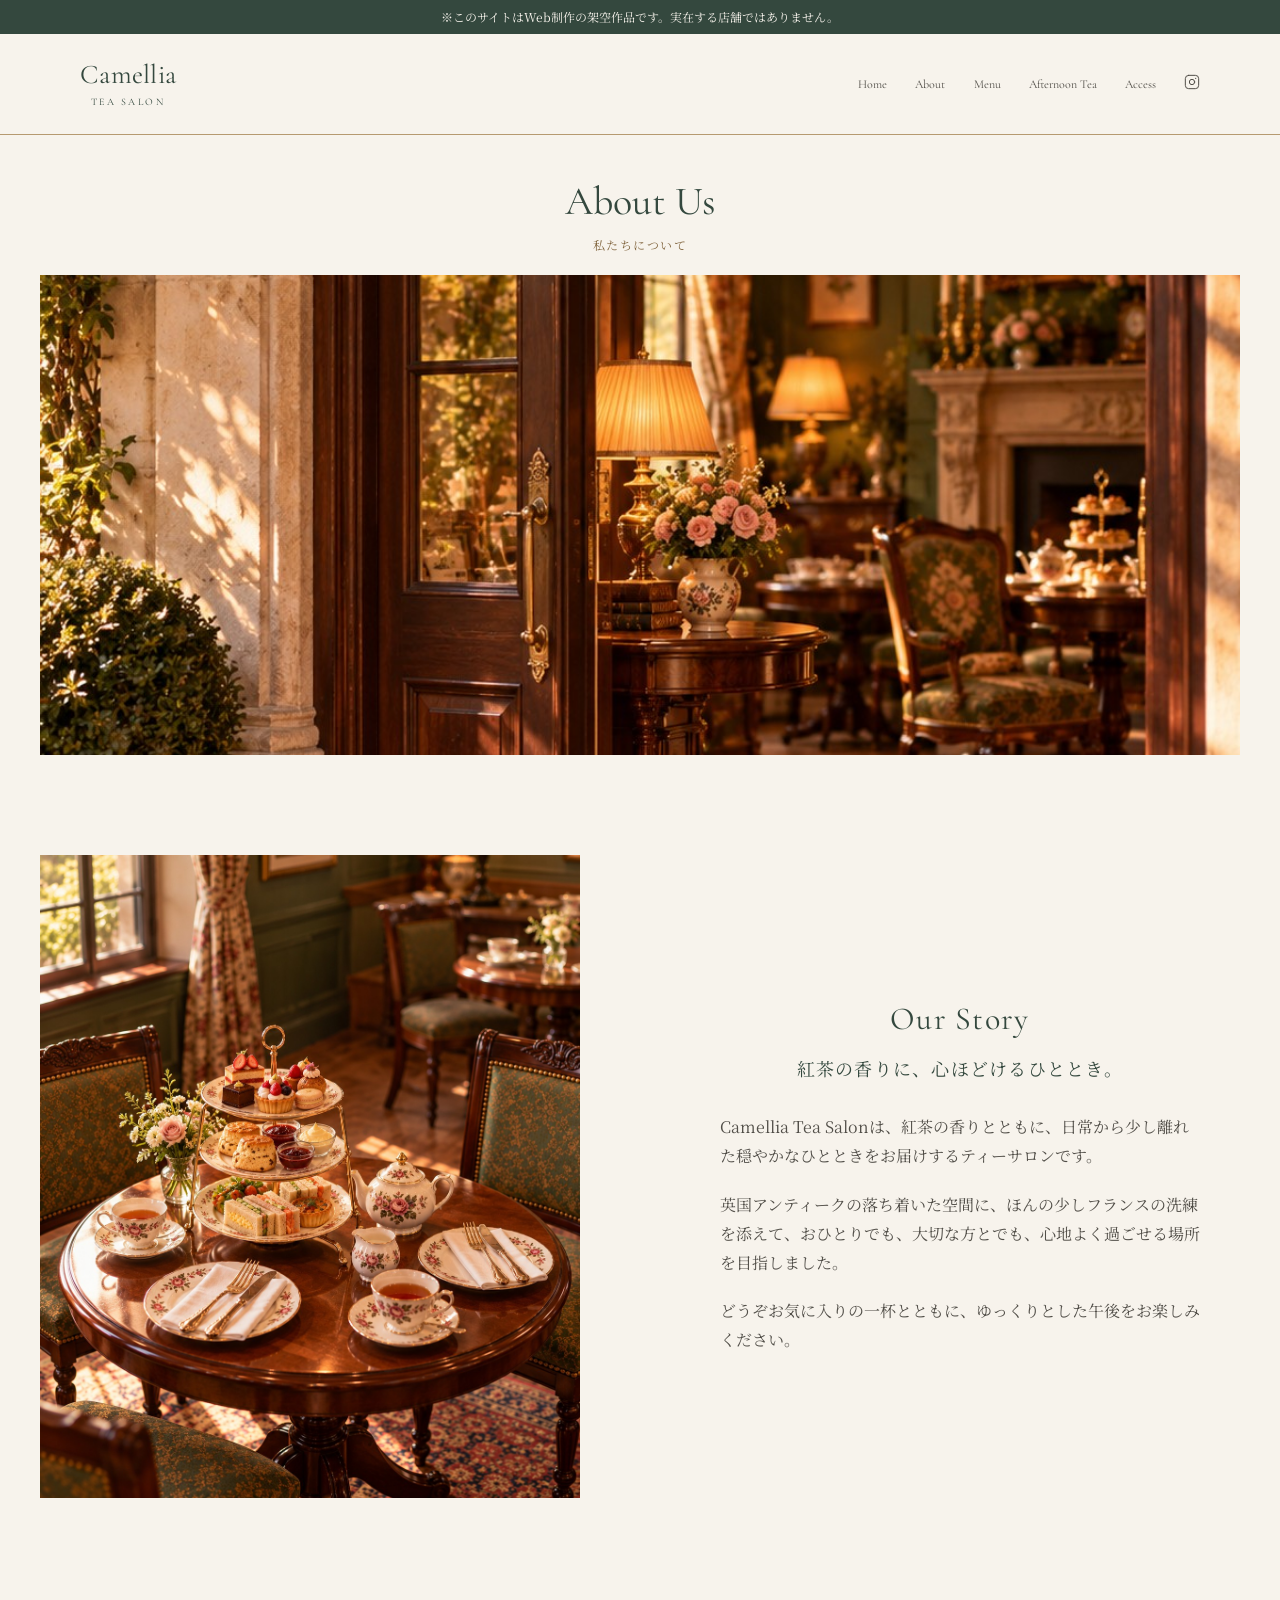
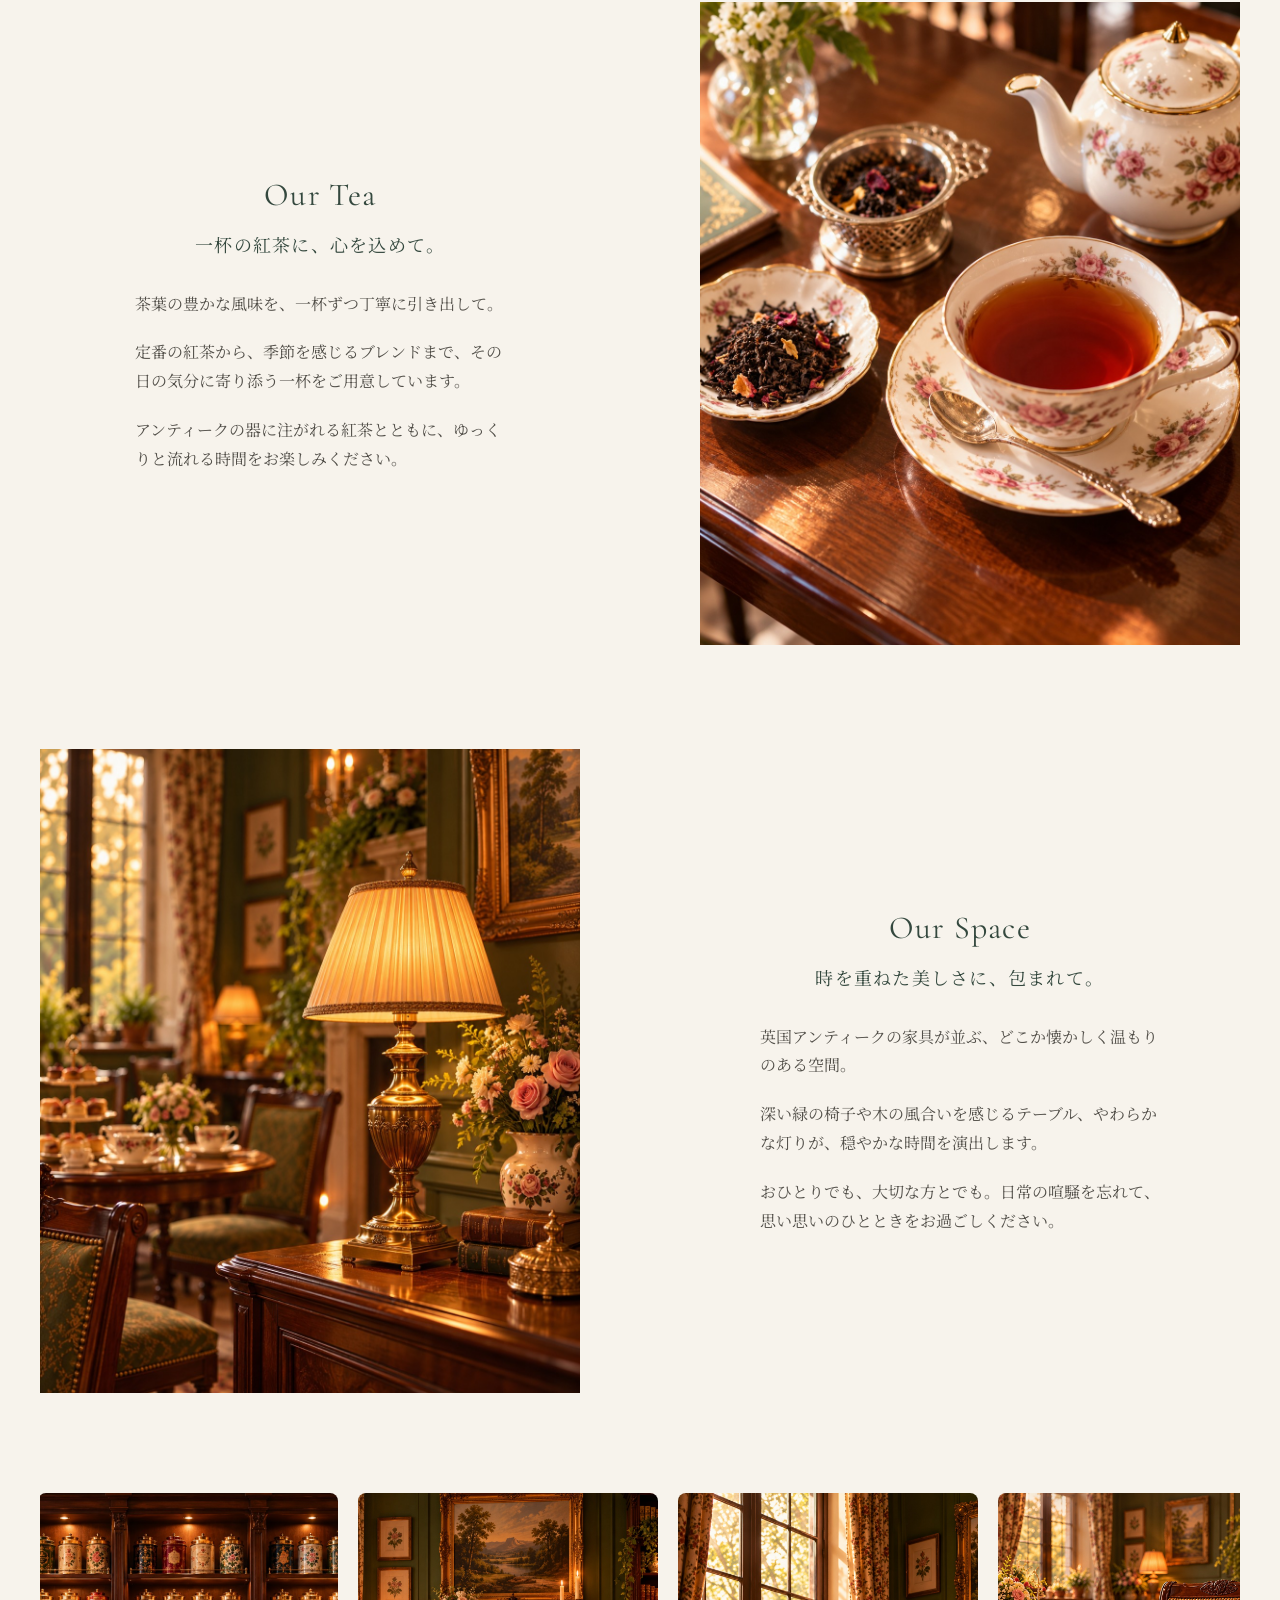
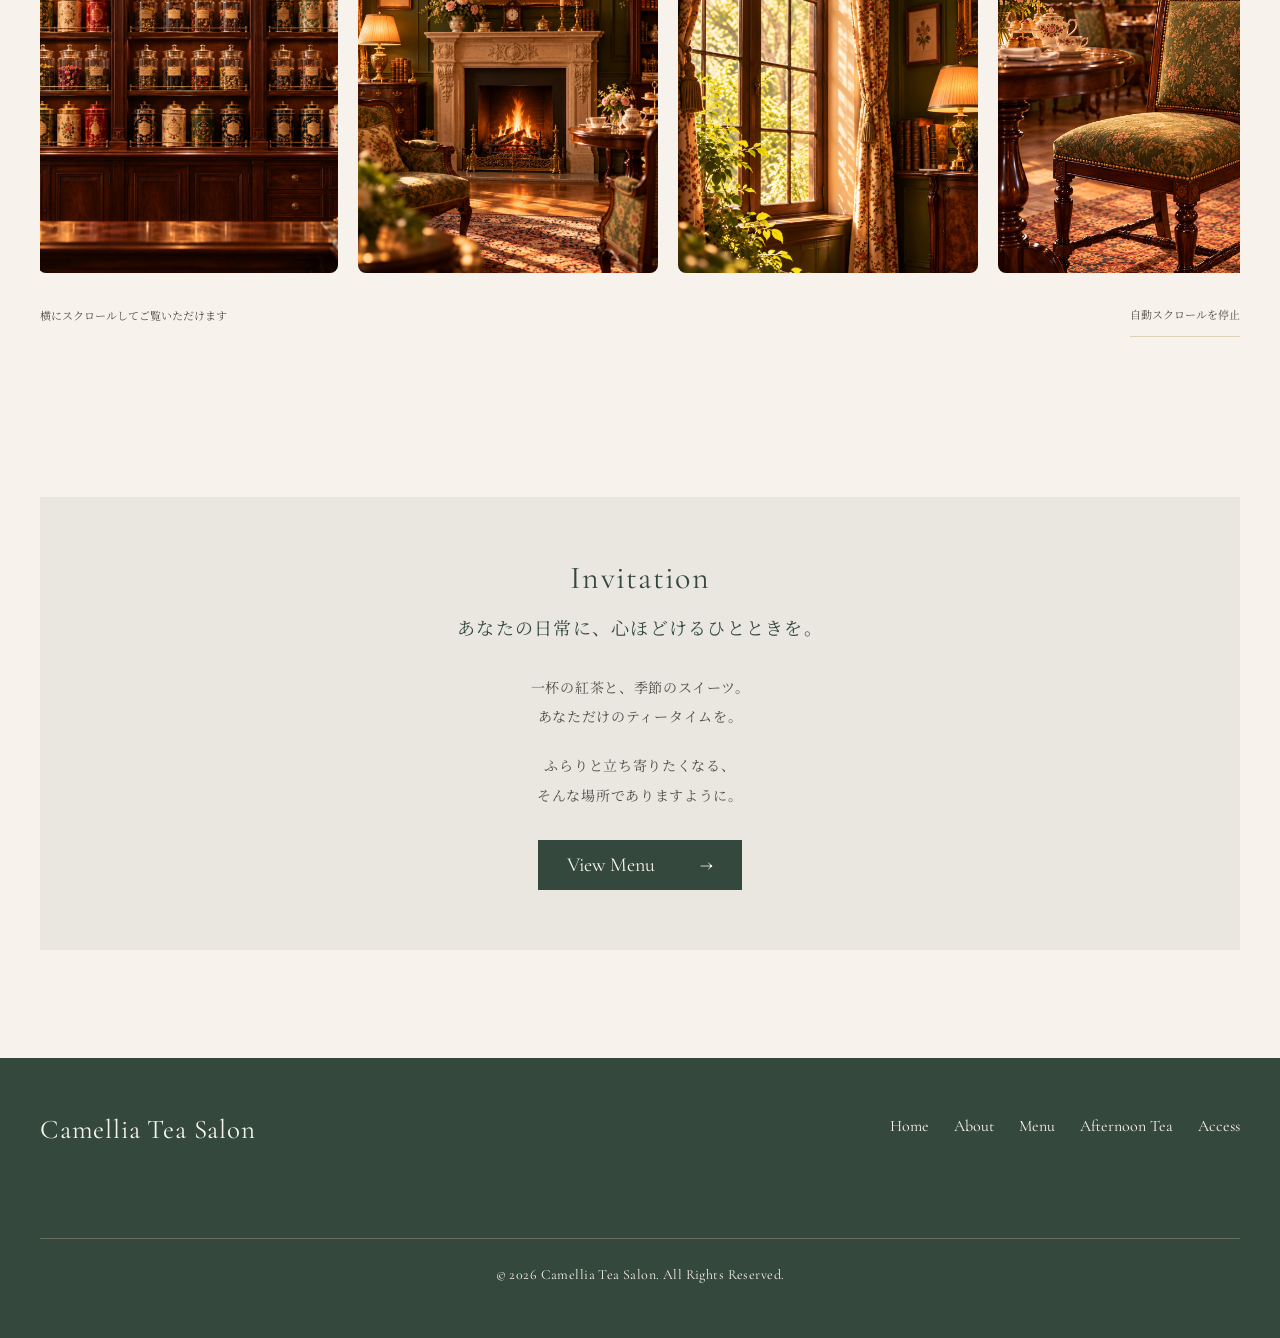
==== about.html @ 58c9a592 "Add Camellia Tea Salon website files" ====
<!doctype html>
<html lang="ja">
  <head>
    <meta charset="UTF-8" />
    <meta name="robots" content="noindex" />
    <meta name="viewport" content="width=device-width, initial-scale=1.0" />
    <meta
      name="description"
      content="Camellia Tea Salonの想い、こだわりの紅茶、アンティークに囲まれた空間をご紹介します。"
    />
    <title>About Us | Camellia Tea Salon</title>
    <link rel="icon" type="image/svg+xml" sizes="any" href="images/favicon.svg" />

    <link rel="preconnect" href="https://fonts.googleapis.com" />
    <link rel="preconnect" href="https://fonts.gstatic.com" crossorigin />
    <link
      href="https://fonts.googleapis.com/css2?family=Cormorant+Garamond:wght@400;500;600&family=Noto+Serif+JP:wght@400;500;600&display=swap"
      rel="stylesheet"
    />
    <link rel="stylesheet" href="css/style.css" />
    <script src="js/script.js" defer></script>
  </head>
  <body>
    <p class="site-notice">※このサイトはWeb制作の架空作品です。<br class="site-notice__mobile-br" />実在する店舗ではありません。</p>
    <header class="header">
      <div class="header__inner">
        <a href="index.html" class="header__logo">
          <span class="header__logo-main">Camellia</span>
          <span class="header__logo-sub">TEA SALON</span>
        </a>

        <!-- スマホ用メニューボタン -->
        <button
          class="header__toggle"
          type="button"
          aria-label="メニューを開く"
          aria-expanded="false"
          aria-controls="header-nav"
        >
          <span></span>
          <span></span>
          <span></span>
        </button>

        <nav
          class="header__nav"
          id="header-nav"
          aria-label="メインナビゲーション"
        >
          <ul class="header__nav-list">
            <li><a href="index.html">Home</a></li>
            <li><a href="about.html" aria-current="page">About</a></li>
            <li><a href="menu.html">Menu</a></li>
            <li><a href="afternoon-tea.html">Afternoon Tea</a></li>
            <li><a href="index.html#access">Access</a></li>

            <li class="header__instagram">
              <span role="img" aria-label="Instagram（準備中）">
                <svg                  width="16"
                  height="16"
                  viewBox="0 0 24 24"
                  fill="none"
                  stroke="currentColor"
                  stroke-width="1.5"
                  stroke-linecap="round"
                  stroke-linejoin="round"
                  aria-hidden="true"
                >
                  <rect x="2" y="2" width="20" height="20" rx="5" />
                  <circle cx="12" cy="12" r="4" />
                  <circle
                    cx="17.5"
                    cy="6.5"
                    r="1"
                    fill="currentColor"
                    stroke="none"
                  />
                </svg>
              </span>
            </li>
          </ul>
        </nav>
      </div>
    </header>

    <main class="about-page" id="about-page">
      <div class="about-page__heading">
        <h1>About Us</h1>
        <p>私たちについて</p>
      </div>
      <div class="about-page__hero">
        <img src="images/space-entrance.jpg" alt="木の扉の向こうに広がる、暖かな灯りのティーサロン" width="1086" height="1448" />
      </div>

      <section class="about-page__section" aria-labelledby="story-title">
        <div class="about-page__copy">
          <h2 id="story-title">Our Story</h2>
          <p class="about-page__lead">紅茶の香りに、心ほどけるひととき。</p>
          <div class="about-page__text">
            <p>Camellia Tea Salonは、紅茶の香りとともに、<br class="about-page__story-mobile-br" />日常から少し離れた穏やかなひとときを<br class="about-page__story-mobile-br" />お届けするティーサロンです。</p>
            <p>英国アンティークの落ち着いた空間に、<br class="about-page__story-mobile-br" />ほんの少しフランスの<br class="about-page__pc-br" />洗練を添えて、<br class="about-page__story-mobile-br" />おひとりでも、大切な方とでも、<br class="about-page__pc-br about-page__story-mobile-br" />心地よく過ごせる場所を目指しました。</p>
            <p>どうぞお気に入りの一杯とともに、<br class="about-page__story-mobile-br" />ゆっくりとした午後を<br class="about-page__pc-br" />お楽しみください。</p>
          </div>
        </div>
        <img class="about-page__photo" src="images/story.jpg" alt="窓辺のアンティークテーブルに並ぶ紅茶とアフタヌーンティー" width="1145" height="1374" loading="lazy" />
      </section>

      <section class="about-page__section about-page__section--reverse" aria-labelledby="tea-title">
        <div class="about-page__copy">
          <h2 id="tea-title">Our Tea</h2>
          <p class="about-page__lead">一杯の紅茶に、心を込めて。</p>
          <div class="about-page__text">
            <p>茶葉の豊かな風味を、<br class="about-page__pc-br" />一杯ずつ<br class="about-page__tea-mobile-br" />丁寧に引き出して。</p>
            <p>定番の紅茶から、季節を感じるブレンドまで、<br class="about-page__pc-br about-page__tea-mobile-br" />その日の気分に寄り添う一杯をご用意しています。</p>
            <p>アンティークの器に注がれる紅茶とともに、<br class="about-page__pc-br about-page__tea-mobile-br" />ゆっくりと流れる時間をお楽しみください。</p>
          </div>
        </div>
        <img class="about-page__photo" src="images/our-tea.jpg" alt="花柄のティーカップに注がれた紅茶と香り豊かな茶葉" width="1145" height="1374" loading="lazy" />
      </section>

      <section class="about-page__section" aria-labelledby="space-title">
        <div class="about-page__copy">
          <h2 id="space-title">Our Space</h2>
          <p class="about-page__lead">時を重ねた美しさに、包まれて。</p>
          <div class="about-page__text">
            <p>英国アンティークの家具が並ぶ、どこか懐かしく<br class="about-page__pc-br" />温もりのある空間。</p>
            <p>深い緑の椅子や木の風合いを感じるテーブル、<br class="about-page__pc-br" />やわらかな灯りが、穏やかな時間を演出します。</p>
            <p>おひとりでも、大切な方とでも。日常の喧騒を忘れて、<br class="about-page__pc-br" />思い思いのひとときをお過ごしください。</p>
          </div>
        </div>
        <img class="about-page__photo" src="images/space-lamp.jpg" alt="花々とアンティーク家具を照らす真鍮のテーブルランプ" width="1122" height="1402" loading="lazy" />
      </section>

      <section class="about-page__gallery" aria-label="店内の写真ギャラリー">
        <div class="about-page__gallery-viewport" tabindex="0" role="region" aria-label="横にスクロールして店内の写真を見る" aria-describedby="gallery-help">
          <div class="about-page__gallery-track">
            <img src="images/space-tea-can.jpg" alt="色とりどりの茶缶が並ぶ木製の棚" width="1536" height="1024" loading="lazy" />
            <img src="images/space-fireplace.jpg" alt="絵画と花に囲まれた暖炉" width="1086" height="1448" loading="lazy" />
            <img src="images/space-window.jpg" alt="やわらかな日差しが差し込む窓辺" width="1086" height="1448" loading="lazy" />
            <img src="images/space-chair.jpg" alt="花柄の布を張ったアンティークチェア" width="1122" height="1402" loading="lazy" />
            <img src="images/space-counter.jpg" alt="暖かな灯りと花々に彩られた木製カウンター" width="1086" height="1448" loading="lazy" />
          </div>
        </div>
        <div class="about-page__gallery-controls">
          <p id="gallery-help">横にスクロールしてご覧いただけます</p>
          <button class="about-page__gallery-toggle" type="button" hidden>自動スクロールを停止</button>
        </div>
      </section>

      <section class="about-page__invitation" aria-labelledby="invitation-title">
        <h2 id="invitation-title">Invitation</h2>
        <p class="about-page__lead">あなたの日常に、心ほどけるひとときを。</p>
        <div class="about-page__text">
          <p>一杯の紅茶と、季節のスイーツ。<br />あなただけのティータイムを。</p>
          <p>ふらりと立ち寄りたくなる、<br />そんな場所でありますように。</p>
        </div>
        <a class="about-page__button" href="menu.html">View Menu<span aria-hidden="true">→</span></a>
      </section>
    </main>

    <footer class="footer">
      <div class="footer__inner">
        <div class="footer__top">
          <a href="index.html" class="footer__logo"> Camellia Tea Salon </a>

          <nav class="footer__nav" aria-label="フッターナビゲーション">
            <ul class="footer__nav-list">
              <li><a href="index.html">Home</a></li>
              <li><a href="about.html" aria-current="page">About</a></li>
              <li><a href="menu.html">Menu</a></li>
              <li><a href="afternoon-tea.html">Afternoon Tea</a></li>
              <li><a href="index.html#access">Access</a></li>
            </ul>
          </nav>
        </div>

        <div class="footer__bottom">
          <small> &copy; 2026 Camellia Tea Salon. All Rights Reserved. </small>
        </div>
      </div>
    </footer>
    <button class="back-to-top" type="button" aria-label="ページ上部へ戻る" hidden>
      <svg class="back-to-top__teapot" width="80" height="64" viewBox="0 0 80 64" stroke-linecap="round" stroke-linejoin="round" aria-hidden="true">
        <g class="back-to-top__silhouette" stroke-width="1.5">
          <path fill-rule="evenodd" d="M57 22C77 13 82 46 62 48L58 42C72 43 74 24 60 29ZM63 27C70 24 73 39 64 41L63 38C68 36 68 30 63 31Z" />
          <path d="M26 29C16 31 15 22 5 22L9 30C15 31 12 44 26 46Z" />
          <path d="M27 23C22 29 19 34 20 42C21 52 30 56 42 56C54 56 62 51 63 42C64 34 60 28 55 23Z" />
          <path d="M26 24C27 17 33 14 41 14C49 14 55 17 57 24Z" />
          <path d="M38 14V10C38 7 44 7 44 10V14" />
          <path d="M30 55L28 59H55L53 55" />
        </g>
        <path class="back-to-top__arrow" d="M34 39L41 32L48 39M41 32V48" fill="none" stroke="currentColor" stroke-width="1.7" />
      </svg>
    </button>
  </body>
</html>
---- css/style.css ----
@charset "UTF-8";
* {
  box-sizing: border-box;
}

html {
  scroll-behavior: smooth;
}

body {
  margin: 0;
  background-color: #f7f3ec;
  color: #514e48;
  font-family: "Noto Serif JP", serif;
}

a {
  color: inherit;
  text-decoration: none;
}

ul {
  margin: 0;
  padding: 0;
  list-style: none;
}

.site-notice {
  margin: 0;
  padding: 6px 20px;
  background-color: #34483e;
  color: #f7f3ec;
  font-family: "Noto Serif JP", serif;
  font-size: 12px;
  font-weight: 400;
  line-height: 1.8;
  text-align: center;
  overflow-wrap: break-word;
}
.site-notice__mobile-br {
  display: none;
}
@media (max-width: 768px) {
  .site-notice__mobile-br {
    display: initial;
  }
}

.header {
  width: 100%;
  background-color: #f7f3ec;
  border-bottom: 1px solid #b69a70;
}
.header__inner {
  max-width: 1200px;
  min-height: 100px;
  margin: 0 auto;
  padding: 10px 40px;
  display: flex;
  align-items: center;
  justify-content: space-between;
}
.header__logo {
  display: flex;
  flex-direction: column;
  align-items: center;
  color: #34483e;
}
.header__logo-main {
  font-size: 27px;
  font-family: "Cormorant Garamond", serif;
  line-height: 1.2;
  letter-spacing: 0.01em;
}
.header__logo-sub {
  margin-top: 4px;
  font-size: 10px;
  font-family: "Cormorant Garamond", serif;
  letter-spacing: 0.25em;
}
.header__nav-list {
  display: flex;
  align-items: center;
  gap: 28px;
}
.header__nav-list a {
  font-family: "Cormorant Garamond", serif;
  font-size: 12px;
  transition: color 0.3s;
}
.header__nav-list a:hover {
  color: #80643d;
}
.header__instagram a {
  display: flex;
  align-items: center;
  justify-content: center;
  color: #34483e;
}
.header__instagram a svg {
  width: 16px;
  height: 16px;
}
@media (min-width: 769px) {
  .header__nav-list a {
    display: inline-flex;
    align-items: center;
    justify-content: center;
    min-width: 44px;
    min-height: 44px;
    padding: 0 8px;
    margin-inline: -8px;
    vertical-align: middle;
    white-space: nowrap;
  }
  .header__nav-list a:focus-visible {
    outline: 2px solid #b69a70;
    outline-offset: 2px;
  }
}
.header__toggle {
  display: none;
  width: 36px;
  height: 30px;
  padding: 0;
  border: none;
  background: transparent;
  cursor: pointer;
}
.header__toggle span {
  display: block;
  width: 100%;
  height: 2px;
  background-color: #34483e;
}

.hero {
  max-width: 1440px;
  margin: 0 auto;
  padding-top: 23px;
}
.hero__image {
  display: block;
  width: 100%;
  aspect-ratio: 1440/550;
  height: auto;
  object-fit: cover;
}
.hero__catch {
  max-width: 960px;
  margin: 0 auto;
  padding: 24px 20px;
  color: #34483e;
  font-family: "Noto Serif JP", serif;
  font-size: 32px;
  font-weight: 500;
  letter-spacing: 0.2em;
  line-height: 1.5;
  text-align: center;
}
.hero__catch-pc {
  display: inline;
}
.hero__catch-sp {
  display: none;
}

.news {
  padding: 130px 20px 100px;
  background-color: #f7f3ec;
}
.news__inner {
  max-width: 1000px;
  margin: 0 auto;
}
.news__heading {
  margin-bottom: 55px;
  text-align: center;
}
.news__heading h2 {
  margin: 0;
  color: #34483e;
  font-family: "Cormorant Garamond", serif;
  font-size: 32px;
  font-weight: 400;
  line-height: 1.5;
  letter-spacing: 0.2em;
}
.news__heading p {
  margin: 7px 0 0;
  color: #80643d;
  font-size: 14px;
  line-height: 1.5;
  letter-spacing: 0.15em;
}
.news__list {
  border-top: 1px solid #b69a70;
}
.news__item {
  border-bottom: 1px solid #b69a70;
  transition: background-color 0.3s;
}
.news__item:hover {
  background-color: rgba(52, 72, 62, 0.05);
}
.news__button {
  display: flex;
  align-items: center;
  gap: 50px;
  width: 100%;
  min-height: 80px;
  padding: 12px 20px;
  border: none;
  background: transparent;
  color: inherit;
  font: inherit;
  text-align: left;
  cursor: pointer;
}
.news__button:focus-visible {
  outline: 2px solid #34483e;
  outline-offset: -3px;
}
.news__detail {
  display: grid;
  grid-template-rows: 0fr;
  opacity: 0;
  padding: 0 20px 0 155px;
  color: #514e48;
  font-size: 14px;
  line-height: 2;
  letter-spacing: 0.05em;
  transition: grid-template-rows 0.6s ease, opacity 0.6s ease, padding-bottom 0.6s ease;
}
.news__detail p {
  margin: 0;
  min-height: 0;
  overflow: hidden;
}
.news__item.is-open .news__detail {
  grid-template-rows: 1fr;
  opacity: 1;
  padding-bottom: 24px;
}
@media (prefers-reduced-motion: reduce) {
  .news__detail {
    transition: none;
  }
}
.news__item.is-open {
  background-color: rgba(52, 72, 62, 0.05);
}
.news__date {
  flex-shrink: 0;
  color: #514e48;
  font-family: "Cormorant Garamond", serif;
  font-size: 13px;
  letter-spacing: 0.1em;
}
.news__title {
  flex: 1;
  color: #34483e;
  font-size: 16px;
  letter-spacing: 0.08em;
}
.news__arrow {
  display: inline-block;
  color: #b69a70;
  font-size: 20px;
  line-height: 1;
  transition: transform 0.6s ease;
}
.news__item.is-open .news__arrow {
  transform: rotate(90deg);
}
@media (prefers-reduced-motion: reduce) {
  .news__arrow {
    transition: none;
  }
}

.about {
  padding: 80px 20px 75px;
  background-color: #f7f3ec;
}
.about__inner {
  width: min(1160px, 100% - 40px);
  margin: 0 auto;
  display: flex;
  align-items: flex-start;
  gap: 100px;
}
@media (min-width: 1440px) {
  .about__inner {
    transform: translateX(40px);
  }
}
.about__sp-br {
  display: none;
}
.about__slideshow {
  margin-top: 22px;
  position: relative;
  width: 440px;
  aspect-ratio: 440/500;
  flex-shrink: 0;
  overflow: hidden;
}
.about__slide {
  position: absolute;
  inset: 0;
  display: block;
  width: 100%;
  height: 100%;
  object-fit: cover;
  opacity: 0;
  z-index: 0;
  transition: opacity 4s ease-in-out;
}
.about__slide.is-active {
  opacity: 1;
  z-index: 1;
}
.about__slideshow-toggle {
  position: absolute;
  right: 12px;
  bottom: 12px;
  z-index: 2;
  width: 44px;
  height: 44px;
  padding: 12px;
  border: 0;
  border-radius: 50%;
  background: rgba(52, 72, 62, 0.75);
  color: #f7f3ec;
  cursor: pointer;
}
.about__slideshow-toggle svg {
  display: block;
}
.about__slideshow-toggle .about__slideshow-play {
  display: none;
}
.about__slideshow-toggle.is-paused .about__slideshow-pause {
  display: none;
}
.about__slideshow-toggle.is-paused .about__slideshow-play {
  display: block;
}
.about__slideshow-toggle:focus-visible {
  outline: 2px solid #f7f3ec;
  outline-offset: 3px;
}
.about__slideshow-toggle:disabled {
  cursor: default;
}
@media (prefers-reduced-motion: reduce) {
  .about__slide {
    transition: none;
  }
}
.about__content {
  margin-top: 72px;
  flex: 0 0 620px;
  min-width: 0;
}
.about__label {
  margin: 0 0 29px;
  color: #34483e;
  font-family: "Cormorant Garamond", serif;
  font-size: 24px;
  font-weight: 400;
  line-height: 1.5;
  letter-spacing: 0.2em;
}
.about__title {
  margin: 0;
  margin-bottom: 32px;
  color: #34483e;
  font-family: "Noto Serif JP", serif;
  font-size: 28px;
  font-weight: 500;
  line-height: 1.5;
  letter-spacing: 0.2em;
}
.about__text {
  color: #514e48;
  font-family: "Noto Serif JP", serif;
  font-size: 18px;
  font-weight: 500;
  line-height: 32px;
  letter-spacing: 0.05em;
}
.about__text p {
  margin: 0 0 22px;
}
.about__text p:last-child {
  margin-bottom: 0;
}
.about__button {
  display: inline-flex;
  align-items: center;
  justify-content: space-between;
  width: 210px;
  height: 48px;
  margin-top: 56px;
  padding: 0 24px;
  border: 1px solid #b69a70;
  color: #34483e;
  font-family: "Cormorant Garamond", serif;
  font-size: 20px;
  font-weight: 400;
  text-decoration: none;
  transition: background-color 0.3s ease, color 0.3s ease;
}
.about__button:hover {
  background-color: #34483e;
  color: #f7f3ec;
}

/* =========================
   Menu
========================= */
.menu {
  background-color: #f1ebe1;
  padding: 70px 20px 134px;
}
.menu__inner {
  max-width: 1080px;
  margin: 0 auto;
}
.menu__heading {
  text-align: center;
  margin-bottom: 118px;
}
.menu__heading h2 {
  margin: 0;
  font-family: "Cormorant Garamond", serif;
  font-size: 26px;
  font-weight: 400;
  letter-spacing: 0.12em;
  color: #34483e;
}
.menu__heading p {
  margin: 5px 0 0;
  font-size: 11px;
  letter-spacing: 0.15em;
  color: #80643d;
}
.menu__grid {
  display: grid;
  grid-template-columns: 600px 410px;
  column-gap: 70px;
  row-gap: 65px;
  align-items: start;
}
.menu__item {
  display: block;
  color: #34483e;
  text-decoration: none;
}
.menu__item img {
  display: block;
  width: 100%;
  height: auto;
  object-fit: cover;
}
.menu__item--tea {
  grid-column: 1;
  grid-row: 1/3;
}
.menu__item--tea img {
  aspect-ratio: 1/1;
}
.menu__item--sweets {
  grid-column: 2;
  grid-row: 1;
}
.menu__item--afternoon {
  grid-column: 2;
  grid-row: 2;
}
.menu__item--sweets img, .menu__item--afternoon img {
  aspect-ratio: 410/270;
}
.menu__item-title {
  display: inline-flex;
  align-items: center;
  gap: 14px;
  margin-top: 12px;
  font-family: "Cormorant Garamond", serif;
  font-size: 18px;
  letter-spacing: 0.04em;
}
.menu__arrow {
  color: #b69a70;
  font-size: 16px;
}

.special-tea {
  padding: 0;
  background-color: #f7f3ec;
}
.special-tea__inner {
  width: 100%;
  max-width: 1440px;
  min-height: 750px;
  margin: 0 auto;
  padding: 75px 180px;
  box-sizing: border-box;
  display: grid;
  grid-template-columns: 530px 470px;
  grid-template-rows: auto auto;
  row-gap: 20px;
  column-gap: 80px;
  justify-content: start;
  align-items: center;
}
.special-tea__content {
  width: 100%;
  min-width: 0;
  transform: translateY(34px);
  grid-column: 1;
  grid-row: 1;
}
.special-tea__label {
  margin: 0 0 30px;
  color: #514e48;
  font-family: "Cormorant Garamond", serif;
  font-size: 20px;
  font-weight: 400;
  line-height: 1.5;
  letter-spacing: 0.12em;
}
.special-tea__title {
  margin: 0 0 30px;
  color: #34483e;
  font-family: "Cormorant Garamond", serif;
  font-size: 40px;
  font-weight: 400;
  line-height: 1.3;
  letter-spacing: 0.04em;
}
.special-tea__lead {
  margin: 0 0 40px;
  color: #514e48;
  font-family: "Noto Serif JP", serif;
  font-size: 26px;
  font-weight: 400;
  line-height: 2;
  letter-spacing: 0.08em;
}
.special-tea__text {
  color: #514e48;
  font-family: "Noto Serif JP", serif;
  font-size: 18px;
  font-weight: 400;
  line-height: 32px;
  letter-spacing: 0.05em;
}
.special-tea__text p {
  margin: 0 0 38px;
}
.special-tea__text p:last-child {
  margin-bottom: 0;
}
.special-tea__button {
  display: inline-flex;
  align-items: center;
  justify-content: space-between;
  width: 210px;
  height: 48px;
  margin-top: 20px;
  padding: 0 24px;
  box-sizing: border-box;
  grid-column: 1;
  grid-row: 2;
  justify-self: start;
  border: 1px solid #b69a70;
  color: #514e48;
  font-family: "Cormorant Garamond", serif;
  font-size: 20px;
  font-weight: 400;
  text-decoration: none;
  transition: background-color 0.3s ease, color 0.3s ease;
}
.special-tea__button:hover {
  background-color: #34483e;
  color: #f7f3ec;
}
.special-tea__image {
  width: 470px;
  max-width: 100%;
  grid-column: 2;
  grid-row: 1/3;
  align-self: center;
}
.special-tea__image img {
  display: block;
  width: 100%;
  aspect-ratio: 470/600;
  height: auto;
  object-fit: cover;
}
.special-tea__responsive-br {
  display: none;
}
@media (width < 600px), (min-width: 1101px) {
  .special-tea__responsive-br {
    display: initial;
  }
}

.access {
  background-color: #f1ebe1;
  padding: 70px 20px 68px;
}
.access__inner {
  max-width: 1080px;
  margin: 0 auto;
}
.access__heading {
  margin-bottom: 56px;
  text-align: center;
}
.access__heading h2 {
  margin: 0;
  color: #34483e;
  font-family: "Cormorant Garamond", serif;
  font-size: 36px;
  font-weight: 400;
  letter-spacing: 0.12em;
}
.access__heading p {
  margin: 5px 0 0;
  color: #80643d;
  font-family: "Noto Serif JP", serif;
  font-size: 16px;
  letter-spacing: 0.15em;
}
.access__body {
  display: grid;
  grid-template-columns: minmax(0, 1fr) 470px;
  column-gap: 80px;
  align-items: start;
  transform: translateY(22.4px);
}
.access__shop-name {
  width: 450px;
  max-width: 100%;
  box-sizing: border-box;
  margin: 0 0 44px;
  padding-bottom: 25px;
  border-bottom: 1px solid #b69a70;
  color: #34483e;
  font-family: "Cormorant Garamond", serif;
  font-size: 30px;
  font-weight: 400;
  line-height: 40px;
  letter-spacing: 0.04em;
}
.access__list {
  margin: 0;
}
.access__row {
  display: grid;
  grid-template-columns: 130px minmax(0, 1fr);
  gap: 20px;
  margin-bottom: 50px;
}
.access__row:first-child {
  margin-bottom: 25px;
}
.access__row:last-child {
  margin-bottom: 0;
}
.access__row dt,
.access__row dd {
  margin: 0;
  color: #514e48;
  font-family: "Noto Serif JP", serif;
  font-size: 16px;
  line-height: 1.8;
}
.access__row dt {
  font-weight: 500;
}
.access__note {
  display: block;
  margin-top: 8px;
  font-size: 12px;
  line-height: 1.7;
}
.access__map-area {
  width: 100%;
}
.access__map {
  display: block;
  width: 100%;
  height: auto;
  aspect-ratio: 470/400;
  object-fit: cover;
}
.access__map-notice {
  margin: 12px 0 0;
  color: #514e48;
  font-family: "Noto Serif JP", serif;
  font-size: 12px;
  line-height: 1.7;
}

/* ==========================
   Footer
========================== */
.footer {
  background-color: #34483e;
  color: #f7f3ec;
  min-height: 280px;
  padding: 40px 0 35px;
}
.footer__inner {
  max-width: 1360px;
  margin: 0 auto;
  padding: 0 40px;
}
.footer__top {
  display: flex;
  justify-content: space-between;
  align-items: flex-start;
  gap: 30px;
  height: 140px;
  padding-top: 15px;
  padding-bottom: 0;
}
.footer__logo {
  color: #f7f3ec;
  font-family: "Cormorant Garamond", serif;
  font-size: 27px;
  font-weight: 400;
  letter-spacing: 0.03em;
  text-decoration: none;
  white-space: nowrap;
}
.footer__nav-list {
  display: flex;
  align-items: center;
  justify-content: flex-end;
  flex-wrap: wrap;
  gap: 25px;
  margin: 0;
  padding: 0;
  list-style: none;
}
.footer__nav-list a {
  color: #f7f3ec;
  font-family: "Cormorant Garamond", serif;
  font-size: 16px;
  text-decoration: none;
  transition: opacity 0.3s;
}
.footer__nav-list a:hover {
  opacity: 0.7;
}
.footer__bottom {
  border-top: 1px solid rgba(184, 170, 145, 0.4);
  padding-top: 20px;
  text-align: center;
}
.footer__bottom small {
  display: block;
  font-family: "Cormorant Garamond", serif;
  font-size: 14px;
  font-weight: 400;
  line-height: 32px;
  letter-spacing: 0.03em;
}

@media (max-width: 768px) {
  .header__inner {
    height: 80px;
    min-height: 0;
    padding: 0 20px;
    box-sizing: border-box;
    position: relative;
  }
  .header__nav {
    position: absolute;
    top: 100%;
    left: 0;
    height: 420px;
    width: 100%;
    padding: 35px 20px 40px;
    box-sizing: border-box;
    background-image: linear-gradient(rgba(247, 243, 236, 0.85), rgba(247, 243, 236, 0.85)), url("../images/hero.jpg");
    background-size: cover;
    background-position: center;
    z-index: 100;
    opacity: 0;
    visibility: hidden;
    pointer-events: none;
    transform: translateY(-12px);
    transition: opacity 0.4s ease, transform 0.4s ease, visibility 0.4s;
  }
  .header__nav.is-open {
    opacity: 1;
    visibility: visible;
    pointer-events: auto;
    transform: translateY(0);
  }
  .header__nav .header__nav-list {
    display: flex;
    flex-direction: column;
    gap: 24px;
  }
  .header__nav .header__nav-list a {
    font-family: "Cormorant Garamond", serif;
    line-height: 29px;
    font-size: 24px;
    color: #45362f;
  }
  .header__toggle {
    display: flex;
    flex-direction: column;
    justify-content: space-between;
    flex-shrink: 0;
    width: 44px;
    height: 44px;
    padding: 14px 10px;
    margin-inline-end: -10px;
  }
  .header__toggle span {
    height: 1.5px;
    transition: transform 0.3s ease, opacity 0.3s ease;
  }
  .header__toggle.is-open span:nth-child(1) {
    transform: translateY(7.25px) rotate(45deg);
  }
  .header__toggle.is-open span:nth-child(2) {
    opacity: 0;
  }
  .header__toggle.is-open span:nth-child(3) {
    transform: translateY(-7.25px) rotate(-45deg);
  }
  .header__logo-main {
    font-size: 32px;
  }
  .header__logo-sub {
    margin-top: 2px;
    letter-spacing: 1.75px;
  }
  .hero {
    padding-top: 0;
  }
  .hero__image {
    width: 100%;
    height: 420px;
    aspect-ratio: auto;
    object-fit: cover;
    object-position: center;
  }
  .hero__catch {
    max-width: 100%;
    margin: 0 auto;
    padding: 12px 0 0;
    font-size: 24px;
    font-weight: 500;
    letter-spacing: 0.2em;
    line-height: 1.5;
    text-align: center;
  }
  .hero__catch-pc {
    display: none;
  }
  .hero__catch-sp {
    display: inline;
  }
  .news {
    padding: 100px 20px 80px;
  }
  .news__inner {
    width: 100%;
  }
  .news__heading {
    margin-bottom: 55px;
  }
  .news__heading h2 {
    font-size: 28px;
  }
  .news__button {
    display: grid;
    grid-template-columns: minmax(0, 1fr) 20px;
    grid-template-areas: "date arrow" "title arrow";
    column-gap: 12px;
    row-gap: 8px;
    align-items: center;
    min-height: 90px;
    padding: 15px 0;
  }
  .news__date {
    grid-area: date;
    font-size: 14px;
  }
  .news__title {
    grid-area: title;
    min-width: 0;
    font-size: 18px;
    line-height: 1.6;
    overflow-wrap: anywhere;
  }
  .news__arrow {
    grid-area: arrow;
    font-family: Arial, sans-serif;
    font-size: 22px;
    font-weight: 700;
    line-height: 1;
    color: #b69a70;
    text-align: center;
  }
  .news__detail {
    padding: 0;
    font-size: 14px;
    line-height: 1.9;
    letter-spacing: 0.03em;
  }
  .news__item.is-open .news__detail {
    padding-bottom: 20px;
  }
  .news__list {
    border-top: none;
  }
  .about {
    padding: 0px 15px 80px;
  }
  .about__inner {
    width: 100%;
    display: grid;
    grid-template-columns: minmax(0, 1fr);
    gap: 0;
  }
  .about__content {
    display: contents;
  }
  .about__label {
    grid-row: 1;
    margin: 0 0 24px;
    font-size: 20px;
  }
  .about__slideshow {
    grid-row: 2;
    width: 100%;
    margin: 0 0 28px;
    aspect-ratio: 1/1;
  }
  .about__sp-br {
    display: inline;
  }
  .about__title {
    grid-row: 3;
    margin-bottom: 20px;
    font-size: 20px;
    line-height: 1.7;
    letter-spacing: 0.05em;
    text-align: center;
  }
  .about__button {
    grid-row: 5;
    width: 140px;
    height: 40px;
    margin-top: 32px;
    padding: 0 15px;
    box-sizing: border-box;
    font-size: 14px;
  }
  .about__text {
    grid-row: 4;
    font-size: 16px;
    line-height: 1.9;
    letter-spacing: 0.02em;
  }
  .about__text p {
    margin-bottom: 24px;
  }
  .about__text p:last-child {
    margin-bottom: 0;
  }
  .menu {
    padding: 48px 20px 80px;
  }
  .menu__inner {
    width: 100%;
  }
  .menu__heading {
    margin-bottom: 40px;
  }
  .menu__heading h2 {
    font-size: 24px;
  }
  .menu__heading p {
    font-size: 11px;
  }
  .menu__grid {
    display: flex;
    flex-direction: column;
    gap: 48px;
  }
  .menu__item {
    width: 100%;
    max-width: 335px;
  }
  .menu__item img {
    display: block;
    width: 100%;
    object-fit: cover;
  }
  .menu__item--tea {
    align-self: flex-start;
  }
  .menu__item--tea img {
    aspect-ratio: 335/300;
  }
  .menu__item--sweets {
    align-self: flex-end;
    max-width: 270px;
  }
  .menu__item--sweets img {
    aspect-ratio: 270/210;
  }
  .menu__item--afternoon {
    align-self: flex-start;
    max-width: 300px;
  }
  .menu__item--afternoon img {
    aspect-ratio: 300/240;
  }
  /* ==========================
     Afternoon Tea - SP
  ========================== */
  .special-tea__inner {
    display: grid;
    grid-template-columns: minmax(0, 1fr);
    grid-template-rows: auto auto auto;
    row-gap: 0;
    min-height: auto;
    padding: 70px 20px 110px;
  }
  .special-tea__content {
    grid-column: 1;
    grid-row: 1;
    transform: none;
  }
  .special-tea__label {
    margin-bottom: 18px;
    font-size: 16px;
  }
  .special-tea__title {
    margin-bottom: 32px;
    font-size: 26px;
  }
  .special-tea__lead {
    margin-bottom: 30px;
    font-size: 16px;
    line-height: 2;
  }
  .special-tea__text {
    font-size: 16px;
    line-height: 29px;
    letter-spacing: 0.05em;
  }
  .special-tea__text p {
    margin-bottom: 25px;
  }
  .special-tea__text p:last-child {
    margin-bottom: 0;
  }
  .special-tea__image {
    grid-column: 1;
    grid-row: 2;
    width: 100%;
    max-width: 100%;
    margin-top: 40px;
    align-self: auto;
  }
  .special-tea__image img {
    display: block;
    width: 100%;
    aspect-ratio: 335/380;
    height: auto;
    object-fit: cover;
  }
  .special-tea__button {
    grid-column: 1;
    grid-row: 3;
    justify-self: start;
    width: 210px;
    height: 48px;
    margin-top: 32px;
    padding: 0 20px;
    font-size: 20px;
  }
  /* ==========================
     Access - SP
  ========================== */
  .access {
    padding: 45px 20px 64px;
  }
  .access__inner {
    width: 100%;
    max-width: 100%;
  }
  .access__heading {
    margin-bottom: 50px;
  }
  .access__heading h2 {
    font-size: 28px;
  }
  .access__heading p {
    margin-top: 5px;
    font-size: 12px;
  }
  .access__body {
    display: grid;
    grid-template-columns: minmax(0, 1fr);
    gap: 40px;
    transform: none;
  }
  .access__shop-name {
    width: 100%;
    margin-bottom: 25px;
    padding-bottom: 20px;
    font-size: 24px;
    line-height: 1.5;
  }
  .access__row {
    display: block;
    margin-bottom: 24px;
  }
  .access__row:first-child {
    margin-bottom: 24px;
  }
  .access__row:last-child {
    margin-bottom: 0;
  }
  .access__row dt,
  .access__row dd {
    line-height: 32px;
    letter-spacing: 0.05em;
  }
  .access__row dt {
    margin-bottom: 5px;
    font-size: 14px;
    font-weight: 500;
  }
  .access__row dd {
    font-size: 16px;
    font-weight: 400;
  }
  .access__note {
    margin-top: 8px;
    font-size: 11px;
  }
  .access__map-area {
    width: 100%;
  }
  .access__map {
    width: 100%;
    aspect-ratio: 335/260;
    object-fit: cover;
  }
  /* ==========================
     Footer - SP
  ========================== */
  .footer {
    min-height: auto;
    padding: 45px 0 55px;
  }
  .footer__inner {
    width: 100%;
    max-width: 100%;
    padding: 0 20px;
  }
  .footer__top {
    display: flex;
    flex-direction: column;
    align-items: center;
    gap: 45px;
    height: auto;
    padding: 0;
    margin-bottom: 50px;
  }
  .footer__logo {
    font-size: 27px;
    font-weight: 400;
    letter-spacing: 0.03em;
    text-align: center;
  }
  .footer__nav {
    width: 100%;
  }
  .footer__nav-list {
    display: flex;
    justify-content: center;
    align-items: center;
    flex-wrap: wrap;
    column-gap: 28px;
    row-gap: 30px;
    max-width: 335px;
    margin: 0 auto;
    padding: 0;
  }
  .footer__nav-list a {
    font-size: 20px;
  }
  .footer__bottom {
    padding-top: 24px;
  }
  .footer__bottom small {
    font-size: 14px;
    line-height: 1.8;
    letter-spacing: 0.02em;
  }
}
/* スマホ専用の改行 */
.sp-only-br {
  display: none;
}

@media (max-width: 768px) {
  .sp-only-br {
    display: initial;
  }
}
/* TOP：タブレット縦向き */
@media (min-width: 600px) and (max-width: 768px) {
  .access {
    padding-block: 40px 56px;
  }
  .access__heading {
    margin-bottom: 40px;
  }
  .access__body {
    gap: 32px;
  }
  .access__row {
    margin-bottom: 20px;
  }
  .access__row:first-child {
    margin-bottom: 20px;
  }
  .access__row:last-child {
    margin-bottom: 0;
  }
  .menu__item {
    align-self: center;
  }
  .special-tea__image {
    max-width: 520px;
    justify-self: center;
  }
  .special-tea__button {
    justify-self: center;
  }
  .special-tea .sp-only-br,
  .special-tea .small-sp-br {
    display: none;
  }
}
/* ==========================
   小さいスマホ用（320px以下）
========================== */
@media (max-width: 320px) {
  .hero__catch {
    font-size: 22px;
    letter-spacing: 0.12em;
  }
  .special-tea__text {
    letter-spacing: 0.01em;
  }
  .special-tea .small-sp-br {
    display: initial;
  }
}
.small-sp-br {
  display: none;
}

/* ==========================
   Tablet - Hero
   769px ～ 1100px
========================== */
@media (min-width: 769px) and (max-width: 1100px) {
  .hero__catch {
    max-width: 100%;
    padding: 24px 20px;
    font-size: 28px;
    letter-spacing: 0.15em;
    line-height: 1.6;
  }
  .hero__catch-pc {
    display: none;
  }
  .hero__catch-sp {
    display: inline;
  }
  /* ==========================
     About - Tablet
  ========================== */
  .about {
    padding: 80px 30px 90px;
  }
  .about__inner {
    width: 100%;
    max-width: 720px;
    margin: 0 auto;
    display: flex;
    flex-direction: column;
    align-items: center;
    gap: 0;
    transform: none;
  }
  .about__slideshow {
    order: 2;
    width: 100%;
    max-width: 520px;
    margin-top: 35px;
    flex-shrink: 1;
  }
  .about__content {
    display: contents;
    margin-top: 0;
  }
  .about__label {
    order: 1;
    width: 100%;
    margin-bottom: 0;
    text-align: center;
  }
  .about__title {
    order: 3;
    margin-top: 45px;
    margin-bottom: 30px;
    font-size: 28px;
    text-align: center;
  }
  .about__text {
    order: 4;
    width: 100%;
    max-width: 600px;
    font-size: 18px;
    line-height: 2;
    letter-spacing: 0.02em;
  }
  .about__button {
    order: 5;
    align-self: center;
    margin-top: 40px;
  }
  /* ==========================
     Menu - Tablet
  ========================== */
  .menu {
    padding: 80px 30px 100px;
  }
  .menu__inner {
    max-width: 760px;
    margin: 0 auto;
  }
  .menu__heading {
    margin-bottom: 60px;
  }
  .menu__grid {
    display: grid;
    grid-template-columns: repeat(2, minmax(0, 1fr));
    column-gap: 30px;
    row-gap: 45px;
    align-items: start;
  }
  .menu__item {
    min-width: 0;
  }
  .menu__item--tea {
    grid-column: 1/-1;
    grid-row: 1;
    width: 100%;
    max-width: 520px;
    justify-self: center;
  }
  .menu__item--tea img {
    aspect-ratio: 600/450;
  }
  .menu__item--sweets {
    grid-column: 1;
    grid-row: 2;
  }
  .menu__item--afternoon {
    grid-column: 2;
    grid-row: 2;
  }
  .menu__item--sweets img, .menu__item--afternoon img {
    aspect-ratio: 410/270;
  }
  .menu__item-title {
    font-size: 18px;
    margin-top: 12px;
  }
  /* ==========================
     Afternoon Tea - Tablet
  ========================== */
  .special-tea__inner {
    width: 100%;
    max-width: 760px;
    min-height: auto;
    margin: 0 auto;
    padding: 80px 30px 100px;
    display: grid;
    grid-template-columns: minmax(0, 1fr);
    grid-template-rows: auto auto auto;
    row-gap: 0;
  }
  .special-tea__content {
    grid-column: 1;
    grid-row: 1;
    transform: none;
  }
  .special-tea__label {
    font-size: 20px;
    margin-bottom: 20px;
  }
  .special-tea__title {
    font-size: 36px;
    margin-bottom: 30px;
  }
  .special-tea__lead {
    font-size: 24px;
    margin-bottom: 35px;
  }
  .special-tea__text {
    font-size: 18px;
    line-height: 2;
    letter-spacing: 0.02em;
  }
  .special-tea__image {
    grid-column: 1;
    grid-row: 2;
    width: 100%;
    max-width: 520px;
    margin-top: 45px;
    justify-self: center;
    align-self: auto;
  }
  .special-tea__image img {
    display: block;
    width: 100%;
    aspect-ratio: 470/600;
    object-fit: cover;
    object-position: center;
  }
  .special-tea__button {
    grid-column: 1;
    grid-row: 3;
    justify-self: center;
    width: 210px;
    height: 48px;
    margin-top: 35px;
    font-size: 20px;
  }
  /* ==========================
     Access - Tablet
  ========================== */
  .access {
    padding: 80px 30px 90px;
  }
  .access__inner {
    max-width: 720px;
    margin: 0 auto;
  }
  .access__heading {
    margin-bottom: 60px;
  }
  .access__body {
    display: grid;
    grid-template-columns: minmax(0, 1fr);
    gap: 50px;
    transform: none;
  }
  .access__shop-name {
    width: 100%;
    margin-bottom: 35px;
    font-size: 30px;
  }
  .access__row {
    grid-template-columns: 140px minmax(0, 1fr);
    gap: 25px;
    margin-bottom: 30px;
  }
  .access__row:first-child {
    margin-bottom: 30px;
  }
  .access__row:last-child {
    margin-bottom: 0;
  }
  .access__map-area {
    width: 100%;
    max-width: 520px;
    justify-self: center;
  }
  .access__map {
    width: 100%;
    aspect-ratio: 470/400;
    object-fit: cover;
  }
  /* ==========================
     Footer - Tablet
  ========================== */
  .footer__top {
    flex-direction: column;
    align-items: center;
    justify-content: center;
    gap: 30px;
    height: auto;
    padding-top: 15px;
    margin-bottom: 50px;
  }
  .footer__nav-list {
    justify-content: center;
    column-gap: 25px;
    row-gap: 15px;
  }
  .footer__bottom {
    padding-top: 24px;
  }
}
/* ==========================
   Small PC - Layout
   1101px ～ 1280px
========================== */
@media (min-width: 1101px) and (max-width: 1280px) {
  /* About */
  .about__inner {
    width: calc(100% - 40px);
    gap: 50px;
  }
  .about__slideshow {
    width: 40%;
    flex-shrink: 1;
  }
  .about__content {
    flex: 1 1 0;
    min-width: 0;
  }
  .about__title {
    font-size: 26px;
    letter-spacing: 0.1em;
  }
  .about__text {
    font-size: 16px;
    letter-spacing: 0.03em;
  }
  /* ==========================
     Menu - Small PC
  ========================== */
  .menu__inner {
    width: 100%;
    max-width: 1080px;
  }
  .menu__grid {
    grid-template-columns: minmax(0, 600fr) minmax(0, 410fr);
    column-gap: 40px;
    row-gap: 50px;
  }
  .menu__item {
    min-width: 0;
  }
  .menu__item img {
    max-width: 100%;
  }
  /* Afternoon Tea */
  .special-tea__inner {
    grid-template-columns: minmax(0, 1.1fr) minmax(0, 1fr);
    column-gap: 40px;
    padding: 75px 50px;
  }
  .special-tea__content {
    min-width: 0;
  }
  .special-tea__image {
    width: 100%;
    min-width: 0;
  }
  .special-tea__lead {
    font-size: 24px;
  }
  .special-tea__text {
    font-size: 16px;
    letter-spacing: 0.03em;
  }
}
.about-page {
  max-width: 1200px;
  width: calc(100% - 80px);
  margin: 0 auto;
  padding-bottom: 108px;
}
.about-page__heading {
  padding: 40px 0 22px;
  text-align: center;
}
.about-page__heading h1 {
  margin: 0;
  color: #34483e;
  font: 400 40px/1.3 "Cormorant Garamond", serif;
}
.about-page__heading p {
  margin: 9px 0 0;
  color: #80643d;
  font-size: 12px;
  letter-spacing: 0.12em;
}
.about-page__hero {
  margin-bottom: 100px;
}
.about-page__hero img {
  display: block;
  width: 100%;
  height: auto;
  aspect-ratio: 1200/480;
  object-fit: cover;
  object-position: center 48%;
}
.about-page__section {
  display: grid;
  grid-template-columns: minmax(0, 520fr) minmax(0, 540fr);
  column-gap: 140px;
  align-items: center;
  margin-bottom: 104px;
}
.about-page__section .about-page__text {
  text-align: left;
}
.about-page__photo {
  display: block;
  grid-column: 1;
  grid-row: 1;
  width: 100%;
  height: auto;
  aspect-ratio: 520/620;
  object-fit: cover;
}
.about-page__copy {
  grid-column: 2;
  grid-row: 1;
  min-width: 0;
}
.about-page h2 {
  margin: 0 0 12px;
  color: #34483e;
  font: 400 32px/1.3 "Cormorant Garamond", serif;
  letter-spacing: 0.04em;
  text-align: center;
}
.about-page__lead {
  margin: 0 0 28px;
  color: #34483e;
  font-size: 18px;
  line-height: 1.9;
  letter-spacing: 0.07em;
  text-align: center;
}
.about-page__text {
  font-size: 14px;
  line-height: 2.1;
  letter-spacing: 0.05em;
  overflow-wrap: anywhere;
}
.about-page__text p {
  margin: 0 0 20px;
}
.about-page__text p:last-child {
  margin-bottom: 0;
}
.about-page__section--reverse {
  grid-template-columns: minmax(0, 540fr) minmax(0, 520fr);
}
.about-page__section--reverse .about-page__copy {
  grid-column: 1;
}
.about-page__section--reverse .about-page__photo {
  grid-column: 2;
}
.about-page__gallery {
  margin: -4px 0 160px;
}
.about-page__gallery-viewport {
  overflow-x: auto;
  overscroll-behavior-x: contain;
  scroll-behavior: auto;
  scrollbar-width: thin;
  scrollbar-color: rgba(182, 154, 112, 0.4) transparent;
}
.about-page__gallery-viewport:focus-visible {
  outline: 2px solid #b69a70;
  outline-offset: 5px;
}
.about-page__gallery-track {
  display: flex;
  gap: 20px;
  width: max-content;
  padding-bottom: 8px;
}
.about-page__gallery-track img {
  display: block;
  flex: 0 0 auto;
  width: 300px;
  height: 380px;
  object-fit: cover;
  border-radius: 8px;
}
.about-page__gallery-track img[hidden] {
  display: none;
}
.about-page__gallery-controls {
  display: flex;
  justify-content: space-between;
  align-items: center;
  flex-wrap: wrap;
  gap: 12px;
  margin-top: 12px;
  font-size: 11px;
  color: #514e48;
}
.about-page__gallery-controls p {
  margin: 0;
}
.about-page__gallery-toggle {
  border: 0;
  border-bottom: 1px solid rgba(182, 154, 112, 0.4);
  min-height: 44px;
  padding: 12px 0;
  color: inherit;
  background: transparent;
  font: inherit;
  cursor: pointer;
}
.about-page__gallery-toggle:hover {
  color: #34483e;
  border-bottom-color: #b69a70;
}
.about-page__gallery-toggle:focus-visible {
  outline: 2px solid #34483e;
  outline-offset: 4px;
}
.about-page__gallery-toggle[hidden] {
  display: none;
}
.about-page__invitation {
  padding: 60px 24px;
  text-align: center;
  background-color: rgb(233.35, 231.03, 223.82);
}
.about-page__invitation .about-page__text {
  margin: 0 auto 30px;
}
.about-page__button {
  display: inline-flex;
  align-items: center;
  justify-content: space-between;
  gap: 45px;
  min-height: 48px;
  padding: 10px 28px;
  border: 1px solid #34483e;
  background: #34483e;
  color: #f7f3ec;
  font: 400 20px/1.4 "Cormorant Garamond", serif;
  transition: background-color 0.3s, color 0.3s;
}
.about-page__button:hover {
  background: transparent;
  color: #34483e;
}
.about-page__button:focus-visible {
  outline: 2px solid #b69a70;
  outline-offset: 4px;
}

.about-page__pc-br,
.about-page__tea-mobile-br,
.about-page__story-mobile-br {
  display: none;
}

@media (min-width: 375px) and (max-width: 430px) {
  .about-page__tea-mobile-br {
    display: initial;
  }
  .about-page__story-mobile-br {
    display: initial;
  }
  .about-page__section[aria-labelledby=space-title] .about-page__text .about-page__pc-br {
    display: initial;
  }
}
@media (min-width: 1440px) {
  .about-page__pc-br {
    display: initial;
  }
}
@media (min-width: 769px) {
  .about-page__section .about-page__text {
    width: 100%;
    margin-inline: auto;
    font-family: "Noto Serif JP", serif;
    font-size: 16px;
    font-weight: 400;
    line-height: 1.8;
    letter-spacing: 0;
  }
  .about-page__section[aria-labelledby=story-title] .about-page__text {
    max-width: 480px;
  }
  .about-page__section[aria-labelledby=tea-title] .about-page__text {
    max-width: 371px;
  }
  .about-page__section[aria-labelledby=space-title] .about-page__text {
    max-width: 400px;
  }
}
@media (min-width: 769px) and (max-width: 1100px) {
  .about-page__lead {
    font-size: 16px;
  }
  .about-page__hero {
    margin-bottom: 72px;
  }
  .about-page__gallery {
    margin-bottom: 100px;
  }
}
@media (min-width: 880px) {
  .about-page__section {
    column-gap: clamp(60px, 25vw - 220px, 140px);
  }
}
@media (min-width: 880px) and (width < 1440px) {
  .about-page__section[aria-labelledby=story-title] .about-page__text p {
    text-wrap: pretty;
  }
}
@media (min-width: 769px) and (max-width: 879.98px) {
  .about-page__section, .about-page__section--reverse {
    grid-template-columns: minmax(0, 520px);
    justify-content: center;
    column-gap: 0;
    row-gap: 32px;
  }
  .about-page__section .about-page__photo {
    grid-column: 1;
    grid-row: 1;
  }
  .about-page__section .about-page__copy {
    grid-column: 1;
    grid-row: 2;
  }
}
@media (max-width: 768px) {
  .about-page {
    width: calc(100% - 40px);
    max-width: 480px;
    padding-bottom: 64px;
  }
  .about-page__heading {
    padding: 36px 0 28px;
  }
  .about-page__heading h1 {
    font-size: 32px;
  }
  .about-page__heading p {
    font-size: 11px;
  }
  .about-page__hero {
    margin-bottom: 64px;
  }
  .about-page__hero img {
    aspect-ratio: 335/260;
  }
  .about-page__section, .about-page__section--reverse {
    display: flex;
    flex-direction: column;
    gap: 0;
    margin-bottom: 64px;
  }
  .about-page__copy {
    display: contents;
  }
  .about-page h2 {
    order: 0;
    font-size: 28px;
    margin-bottom: 12px;
  }
  .about-page__lead {
    order: 1;
    margin-bottom: 28px;
    font-size: 15px;
    letter-spacing: 0.03em;
  }
  .about-page__photo {
    order: 2;
    aspect-ratio: 335/300;
    margin-bottom: 26px;
  }
  .about-page__text {
    order: 3;
    width: 100%;
    font-size: 14px;
    line-height: 2;
  }
  .about-page__section .about-page__text {
    letter-spacing: 0;
    word-break: normal;
    overflow-wrap: break-word;
    white-space: normal;
  }
  .about-page__section .about-page__text p {
    text-wrap: pretty;
  }
  .about-page__section[aria-labelledby=tea-title] .about-page__text {
    width: 100%;
    max-width: 335px;
    margin-inline: auto;
    font-family: "Noto Serif JP", serif;
    font-size: 14px;
    font-weight: 400;
    line-height: 1.9;
    letter-spacing: 0;
  }
  .about-page__section[aria-labelledby=tea-title] .about-page__text p {
    text-wrap: wrap;
  }
  .about-page__section[aria-labelledby=story-title] .about-page__text {
    width: 100%;
    max-width: 335px;
    margin-inline: auto;
    font-family: "Noto Serif JP", serif;
    font-size: 14px;
    font-weight: 400;
    line-height: 1.9;
    letter-spacing: 0;
  }
  .about-page__section[aria-labelledby=story-title] .about-page__text p {
    text-wrap: wrap;
  }
  .about-page__section[aria-labelledby=space-title] .about-page__text {
    width: min(350px, 100% + 15px);
    max-width: 350px;
    align-self: flex-start;
    margin-inline: 0;
    font-family: "Noto Serif JP", serif;
    font-size: 14px;
    font-weight: 400;
    line-height: 27px;
    letter-spacing: 0;
    color: #514e48;
  }
  .about-page__section[aria-labelledby=space-title] .about-page__text p {
    text-wrap: wrap;
  }
  .about-page__mobile-phrase {
    display: inline-block;
    white-space: nowrap;
  }
  .about-page__gallery {
    margin: 0 0 72px;
  }
  .about-page__gallery-controls {
    font-size: 12px;
    row-gap: 0;
    padding-bottom: 12px;
  }
  .about-page__gallery-track {
    gap: 12px;
  }
  .about-page__gallery-track img {
    width: 184px;
    height: 240px;
  }
  .about-page__invitation {
    padding: 42px 20px;
  }
  .about-page__invitation .about-page__lead {
    font-size: 14px;
  }
  .about-page__invitation .about-page__text {
    font-size: 13px;
  }
  .about-page__button {
    font-size: 18px;
    gap: 35px;
  }
}
@media (prefers-reduced-motion: reduce) {
  .about-page__button {
    transition: none;
  }
  html:has(.about-page) {
    scroll-behavior: auto;
  }
}
.back-to-top {
  --back-to-top-gap: 24px;
  position: fixed;
  translate: 0 var(--back-to-top-avoid-y, 0px);
  right: max(var(--back-to-top-gap), env(safe-area-inset-right));
  bottom: max(var(--back-to-top-bottom, var(--back-to-top-gap)), env(safe-area-inset-bottom));
  z-index: 90;
  display: grid;
  place-items: center;
  width: 72px;
  height: 60px;
  padding: 0;
  border: 0;
  border-radius: 8px;
  background: transparent;
  color: #f7f3ec;
  filter: drop-shadow(0 3px 3px rgba(52, 72, 62, 0.14));
  cursor: pointer;
  transition: transform 0.25s ease, filter 0.25s ease;
}
.back-to-top__teapot {
  display: block;
  width: 100%;
  height: 100%;
  pointer-events: none;
}
.back-to-top__silhouette {
  fill: #34483e;
  stroke: #b69a70;
}
.back-to-top[hidden] {
  display: none;
}
.back-to-top:focus-visible {
  outline: 2px solid #b69a70;
  outline-offset: 4px;
}
@media (hover: hover) and (pointer: fine) {
  .back-to-top:hover {
    transform: translateY(-3px);
    filter: drop-shadow(0 5px 4px rgba(52, 72, 62, 0.2));
  }
}

@media (max-width: 768px) {
  .back-to-top {
    --back-to-top-gap: 12px;
    width: 52px;
    height: 44px;
    right: max(8px, env(safe-area-inset-right));
  }
}
@media (prefers-reduced-motion: reduce) {
  .back-to-top {
    transition: none;
  }
  .back-to-top:hover {
    transform: none;
  }
}
html:has(.menu-page) {
  scroll-behavior: auto;
}

@media (width < 1101px) {
  body:has(.menu-page) .back-to-top {
    right: max(8px, env(safe-area-inset-right));
    top: max(20px, env(safe-area-inset-top));
    bottom: auto;
    opacity: 0;
    visibility: hidden;
    pointer-events: none;
    transition: opacity 0.2s ease, visibility 0.2s, transform 0.25s ease, filter 0.25s ease;
  }
  body:has(.menu-page) .back-to-top.is-visible {
    opacity: 1;
    visibility: visible;
    pointer-events: auto;
  }
}
@media (width < 1101px) and (prefers-reduced-motion: reduce) {
  body:has(.menu-page) .back-to-top {
    transition: none;
  }
}
.menu-page {
  width: calc(100% - 80px);
  max-width: 1080px;
  margin: 0 auto;
  padding-bottom: 120px;
  color: #514e48;
  font-family: "Noto Serif JP", serif;
}
.menu-page__tea, .menu-page__sweets {
  scroll-margin-top: 24px;
}
.menu-page__heading {
  padding: 42px 0 76px;
  text-align: center;
}
.menu-page__heading h1 {
  margin: 0;
  color: #34483e;
  font: 400 40px/1.3 "Cormorant Garamond", serif;
}
.menu-page__heading p {
  margin: 12px 0 0;
  color: #80643d;
  font-size: 13px;
  letter-spacing: 0.1em;
}
.menu-page__section-heading {
  margin-bottom: 40px;
  text-align: center;
}
.menu-page__section-heading h2 {
  margin: 0;
  color: #34483e;
  font: 400 36px/1.3 "Cormorant Garamond", serif;
  letter-spacing: 0.05em;
}
.menu-page__section-heading p {
  margin: 8px 0 0;
  color: #80643d;
  font-size: 12px;
  letter-spacing: 0.1em;
}
.menu-page__tea-gallery {
  display: grid;
  grid-template-columns: repeat(3, minmax(0, 1fr));
  gap: 30px;
  max-width: 1020px;
  margin-inline: auto;
}
.menu-page__tea-slide {
  min-width: 0;
}
.menu-page__tea-slide img {
  display: block;
  width: 100%;
  height: auto;
  aspect-ratio: 320/380;
  object-fit: cover;
}
.menu-page__tea-dots {
  display: none;
}
.menu-page__tea-dots[hidden] {
  display: none;
}
.menu-page__tea-dot {
  display: grid;
  place-items: center;
  width: 44px;
  height: 44px;
  flex-shrink: 0;
  padding: 0;
  border: 0;
  background: transparent;
  cursor: pointer;
}
.menu-page__tea-dot::before {
  content: "";
  width: 6px;
  height: 6px;
  border: 1px solid #d8d2c8;
  border-radius: 50%;
  background: #d8d2c8;
}
.menu-page__tea-dot[aria-current=true]::before {
  border-color: #34483e;
  background: #34483e;
}
.menu-page__tea-gallery:focus-visible, .menu-page__tea-dot:focus-visible {
  outline: 2px solid #b69a70;
  outline-offset: 4px;
}
.menu-page__drinks {
  display: grid;
  grid-template-columns: repeat(2, minmax(0, 1fr));
  gap: 80px 60px;
  max-width: 1020px;
  margin: 68px auto 0;
}
.menu-page__drink-group {
  min-width: 0;
}
.menu-page__drink-group h3 {
  margin: 0;
  color: #34483e;
  font: 400 24px/1.4 "Cormorant Garamond", serif;
}
.menu-page__category-ja {
  margin: 8px 0 24px;
  color: #80643d;
  font-size: 12px;
}
.menu-page__drink-list {
  margin: 0;
}
.menu-page__drink-row {
  display: grid;
  grid-template-columns: minmax(0, 1fr) auto;
  align-items: baseline;
  gap: 16px;
  padding: 14px 0;
  border-bottom: 1px solid rgba(182, 154, 112, 0.4);
  font-size: 14px;
  line-height: 1.9;
}
.menu-page__drink-row dt {
  min-width: 0;
  overflow-wrap: anywhere;
}
.menu-page__drink-row dd {
  margin: 0;
  white-space: nowrap;
  font-family: "Cormorant Garamond", "Noto Serif JP", serif;
}
.menu-page__sweets {
  margin-top: 112px;
}
.menu-page__sweets-grid {
  display: grid;
  grid-template-columns: repeat(3, minmax(0, 1fr));
  gap: 44px 30px;
  max-width: 1020px;
  margin-inline: auto;
}
.menu-page__sweet {
  min-width: 0;
  margin: 0;
}
.menu-page__sweet figcaption {
  margin-top: 16px;
  text-align: center;
  font-size: 16px;
  line-height: 1.8;
  overflow-wrap: anywhere;
}
.menu-page__sweet-image {
  position: relative;
}
.menu-page__sweet-photo {
  display: block;
  width: 100%;
  height: auto;
  aspect-ratio: 16/15;
  object-fit: cover;
}
.menu-page__sweet-stamp {
  position: absolute;
  top: 10px;
  left: 10px;
  width: clamp(48px, 6vw, 78px);
  height: auto;
  pointer-events: none;
}
.menu-page__sweet-name, .menu-page__sweet-price {
  display: block;
}
.menu-page__sweet-price {
  margin-top: 5px;
  font-family: "Cormorant Garamond", "Noto Serif JP", serif;
  font-size: 20px;
  font-weight: 400;
}

@media (max-width: 768px) {
  .menu-page {
    width: calc(100% - 40px);
    padding-bottom: 72px;
  }
  .menu-page__heading {
    padding: 36px 0 52px;
  }
  .menu-page__heading h1 {
    font-size: 32px;
  }
  .menu-page__heading p {
    font-size: 12px;
  }
  .menu-page__section-heading {
    margin-bottom: 28px;
  }
  .menu-page__section-heading h2 {
    font-size: 30px;
  }
  .menu-page__tea-gallery {
    display: flex;
    gap: 16px;
    overflow-x: auto;
    overscroll-behavior-x: contain;
    scroll-snap-type: x mandatory;
    scrollbar-width: thin;
    scrollbar-color: rgba(182, 154, 112, 0.4) transparent;
    padding-bottom: 8px;
  }
}
@media (max-width: 768px) and (min-width: 600px) {
  .menu-page__tea-gallery {
    width: min(100%, 69.75vw - 27.9px);
    margin-inline: auto;
    gap: 0;
    scrollbar-width: none;
  }
  .menu-page__tea-gallery::-webkit-scrollbar {
    display: none;
  }
}
@media (max-width: 768px) {
  .menu-page__tea-slide {
    flex: 0 0 86%;
    scroll-snap-align: start;
  }
  .menu-page__tea-slide img {
    aspect-ratio: 4/5;
  }
}
@media (max-width: 768px) and (min-width: 600px) {
  .menu-page__tea-slide {
    flex-basis: 100%;
    scroll-snap-align: center;
  }
}
@media (max-width: 768px) {
  .menu-page__tea-dots {
    display: flex;
    justify-content: center;
    align-items: center;
    height: 28px;
    gap: 4px;
    margin-top: 12px;
  }
  .menu-page__drinks {
    grid-template-columns: minmax(0, 1fr);
    gap: 44px;
    margin-top: 44px;
  }
}
@media (max-width: 768px) and (min-width: 600px) {
  .menu-page__drinks {
    width: 100%;
    max-width: 520px;
  }
}
@media (max-width: 768px) {
  .menu-page__drink-group h3 {
    font-size: 26px;
  }
  .menu-page__drink-row {
    gap: 12px;
    padding: 14px 0;
  }
  .menu-page__sweets {
    margin-top: 72px;
  }
  .menu-page__sweets-grid {
    grid-template-columns: repeat(2, minmax(0, 1fr));
    gap: 32px 16px;
  }
}
@media (max-width: 768px) and (min-width: 600px) {
  .menu-page__sweet-image {
    width: 94%;
    margin-inline: auto;
  }
}
@media (max-width: 768px) {
  .menu-page__sweet-photo {
    aspect-ratio: 1/1;
  }
  .menu-page__sweet figcaption {
    margin-top: 14px;
    font-size: 13px;
  }
  .menu-page__sweet-name, .menu-page__sweet-price {
    line-height: 1.4;
  }
  .menu-page__sweet-price {
    font-size: 13px;
  }
  .menu-page__sweet-stamp {
    top: 6px;
    left: 6px;
    width: 48px;
  }
}
@media (max-width: 768px) and (min-width: 600px) {
  .menu-page__sweet-stamp {
    width: 62.4px;
  }
}
.afternoon-page {
  width: calc(100% - 80px);
  max-width: 1150px;
  margin: 0 auto;
  padding-bottom: 120px;
  color: #514e48;
  font-family: "Noto Serif JP", serif;
  font-weight: 400;
}
.afternoon-page__intro {
  padding: 44px 0 88px;
  text-align: center;
}
.afternoon-page__intro h1 {
  margin: 0;
  color: #34483e;
  font: 400 40px/1.3 "Cormorant Garamond", serif;
}
.afternoon-page__subtitle {
  margin: 12px 0 0;
  color: #80643d;
  font-size: 14px;
  line-height: 1.8;
  letter-spacing: 0.08em;
}
.afternoon-page__lead {
  margin: 40px auto 0;
  max-width: 800px;
  font-size: 16px;
  line-height: 2.1;
  letter-spacing: 0.04em;
  overflow-wrap: break-word;
}
.afternoon-page__offering {
  margin-bottom: 112px;
}
.afternoon-page__offering .afternoon-page__section-heading {
  margin-bottom: 12px;
}
.afternoon-page__section-heading {
  margin-bottom: 36px;
  text-align: center;
}
.afternoon-page__section-heading h2 {
  margin: 0;
  color: #34483e;
  font: 400 34px/1.4 "Cormorant Garamond", serif;
  overflow-wrap: break-word;
}
.afternoon-page__ornament {
  display: block;
  width: min(320px, 100%);
  height: auto;
  margin: 16px auto 0;
}
.afternoon-page__photo {
  display: block;
  width: 100%;
  max-width: 900px;
  height: auto;
  aspect-ratio: 2/1;
  margin: 0 auto;
  border-radius: 16px;
  object-fit: cover;
  object-position: center;
}
.afternoon-page__photo--classic {
  aspect-ratio: 2/1;
  object-fit: cover;
  object-position: center;
}
.afternoon-page__card {
  position: relative;
  display: grid;
  grid-template-rows: repeat(3, auto) auto;
  min-height: 675px;
  max-width: 1150px;
  margin: 40px auto 0;
  padding: 32px 72px;
  border-radius: 20px;
  background: #f0ebe2;
  text-align: center;
}
.afternoon-page__card::after {
  content: "";
  position: absolute;
  right: 16px;
  bottom: 16px;
  width: 150px;
  aspect-ratio: 3/2;
  background: url("../images/stamp-camellia.png") center/contain no-repeat;
  pointer-events: none;
}
.afternoon-page__tier {
  min-width: 0;
  text-align: left;
  padding: 24px 0;
  border-bottom: 1px solid rgba(182, 154, 112, 0.5);
}
.afternoon-page__tier h3 {
  margin: 0;
  color: #34483e;
  font: 400 26px/1.4 "Cormorant Garamond", serif;
}
.afternoon-page__tier-subtitle {
  margin: 8px 0 14px;
  color: #80643d;
  font-size: 14px;
  line-height: 1.8;
}
.afternoon-page__description {
  max-width: 840px;
  margin: 0;
  font-size: 16px;
  line-height: 1.9;
  overflow-wrap: break-word;
  text-wrap: pretty;
}
.afternoon-page__price-block {
  position: relative;
  z-index: 1;
  padding: 24px 0 12px;
  text-align: center;
}
.afternoon-page__price {
  margin: 0;
  color: #34483e;
  font: 400 36px/1.3 "Cormorant Garamond", serif;
}
.afternoon-page__price-note {
  margin: 8px 0 0;
  font-size: 14px;
  line-height: 1.8;
}
.afternoon-page__info-card {
  display: grid;
  max-width: 800px;
  min-height: 355px;
  margin: 0 auto;
  padding: 32px 48px;
  border-radius: 20px;
  background: #f0ebe2;
}
.afternoon-page__info-row {
  display: grid;
  grid-template-columns: 160px minmax(0, 1fr);
  gap: 28px;
  align-items: center;
  padding: 18px 0;
  font-size: 16px;
  line-height: 1.9;
  border-bottom: 1px solid rgba(182, 154, 112, 0.5);
}
.afternoon-page__info-row:last-child {
  border-bottom: 0;
}
.afternoon-page__info-row dt {
  color: #34483e;
}
.afternoon-page__info-row dd {
  margin: 0;
  overflow-wrap: break-word;
}
.afternoon-page__reservation {
  margin-top: 40px;
  text-align: center;
}
.afternoon-page__reservation p {
  margin: 0;
  font-size: 15px;
  line-height: 1.9;
  overflow-wrap: break-word;
}
.afternoon-page__reservation .afternoon-page__phone {
  margin: 14px 0 8px;
  color: #34483e;
  font: 400 32px/1.4 "Cormorant Garamond", serif;
}
.afternoon-page__reservation .afternoon-page__phone-hours {
  font-size: 13px;
}
.afternoon-page__reservation .afternoon-page__fiction-notice {
  margin-top: 12px;
  color: #514e48;
  font-size: 13px;
}

@media (min-width: 880px) {
  .afternoon-page__description {
    max-width: 100%;
  }
}
@media (max-width: 879.98px) {
  .afternoon-page {
    width: calc(100% - 40px);
    padding-bottom: 72px;
  }
  .afternoon-page__intro {
    padding: 36px 0 60px;
  }
  .afternoon-page__intro h1 {
    font-size: 32px;
  }
  .afternoon-page__lead {
    margin-top: 28px;
    font-size: 14px;
  }
  .afternoon-page__offering {
    margin-bottom: 72px;
  }
  .afternoon-page__section-heading {
    margin-bottom: 24px;
  }
  .afternoon-page__section-heading h2 {
    font-size: 28px;
  }
  .afternoon-page__subtitle {
    font-size: 12px;
  }
  .afternoon-page__ornament {
    width: min(260px, 100%);
  }
  .afternoon-page__card {
    min-height: 0;
    margin-top: 28px;
    padding: 12px 24px;
  }
  .afternoon-page__card::after {
    width: clamp(70px, 20vw, 90px);
    right: 8px;
    bottom: 8px;
  }
  .afternoon-page__tier {
    padding: 24px 0;
  }
  .afternoon-page__tier h3 {
    font-size: 24px;
  }
  .afternoon-page__description, .afternoon-page__tier-subtitle, .afternoon-page__price-note {
    font-size: 14px;
  }
  .afternoon-page__info-card {
    min-height: 0;
    padding: 16px 24px;
  }
  .afternoon-page__info-row {
    grid-template-columns: minmax(0, 1fr);
    gap: 6px;
    font-size: 14px;
  }
  .afternoon-page__reservation p {
    font-size: 14px;
  }
}
@media (min-width: 769px) and (max-width: 1100px) {
  .afternoon-page__info-row {
    grid-template-columns: 160px minmax(0, 1fr);
    column-gap: 28px;
  }
}
.afternoon-page__reservation-mobile-br {
  display: none;
}

@media (max-width: 599px) {
  .afternoon-page {
    padding-bottom: 88px;
  }
}
@media (max-width: 768px) {
  .afternoon-page__reservation-mobile-br {
    display: initial;
  }
  .afternoon-page__fiction-notice span {
    display: block;
    text-wrap: balance;
    line-break: strict;
  }
  .afternoon-page__photo--classic {
    aspect-ratio: 335/280;
    border-radius: 12px;
  }
  .afternoon-page__card {
    padding-inline: 21px;
  }
  .afternoon-page__description {
    line-height: 1.75;
    letter-spacing: 0;
  }
}
@media (max-width: 768px) and (min-width: 600px) {
  .afternoon-page__info-row {
    grid-template-columns: minmax(0, 34fr) minmax(0, 66fr);
    column-gap: 16px;
  }
}
@media (max-width: 879.98px) {
  .afternoon-page__photo,
  .afternoon-page__photo--classic {
    aspect-ratio: 4/3;
  }
}
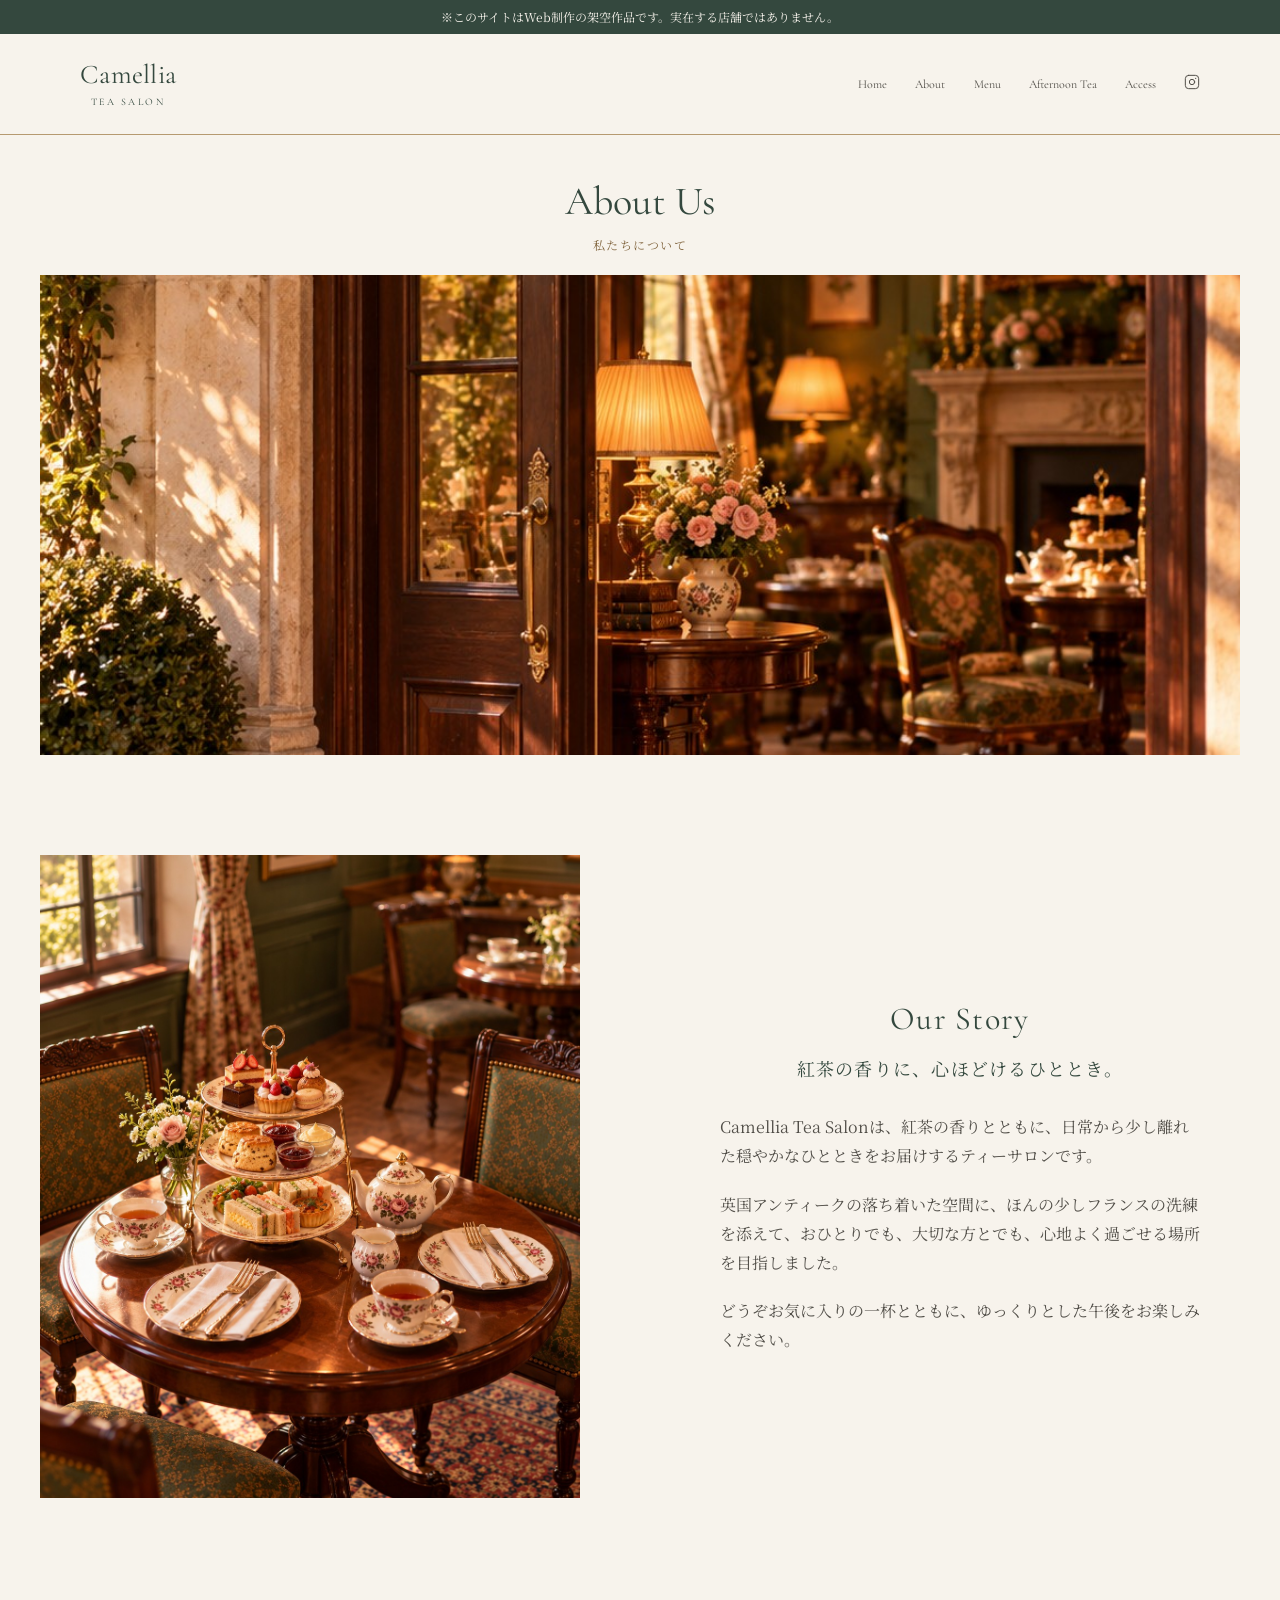
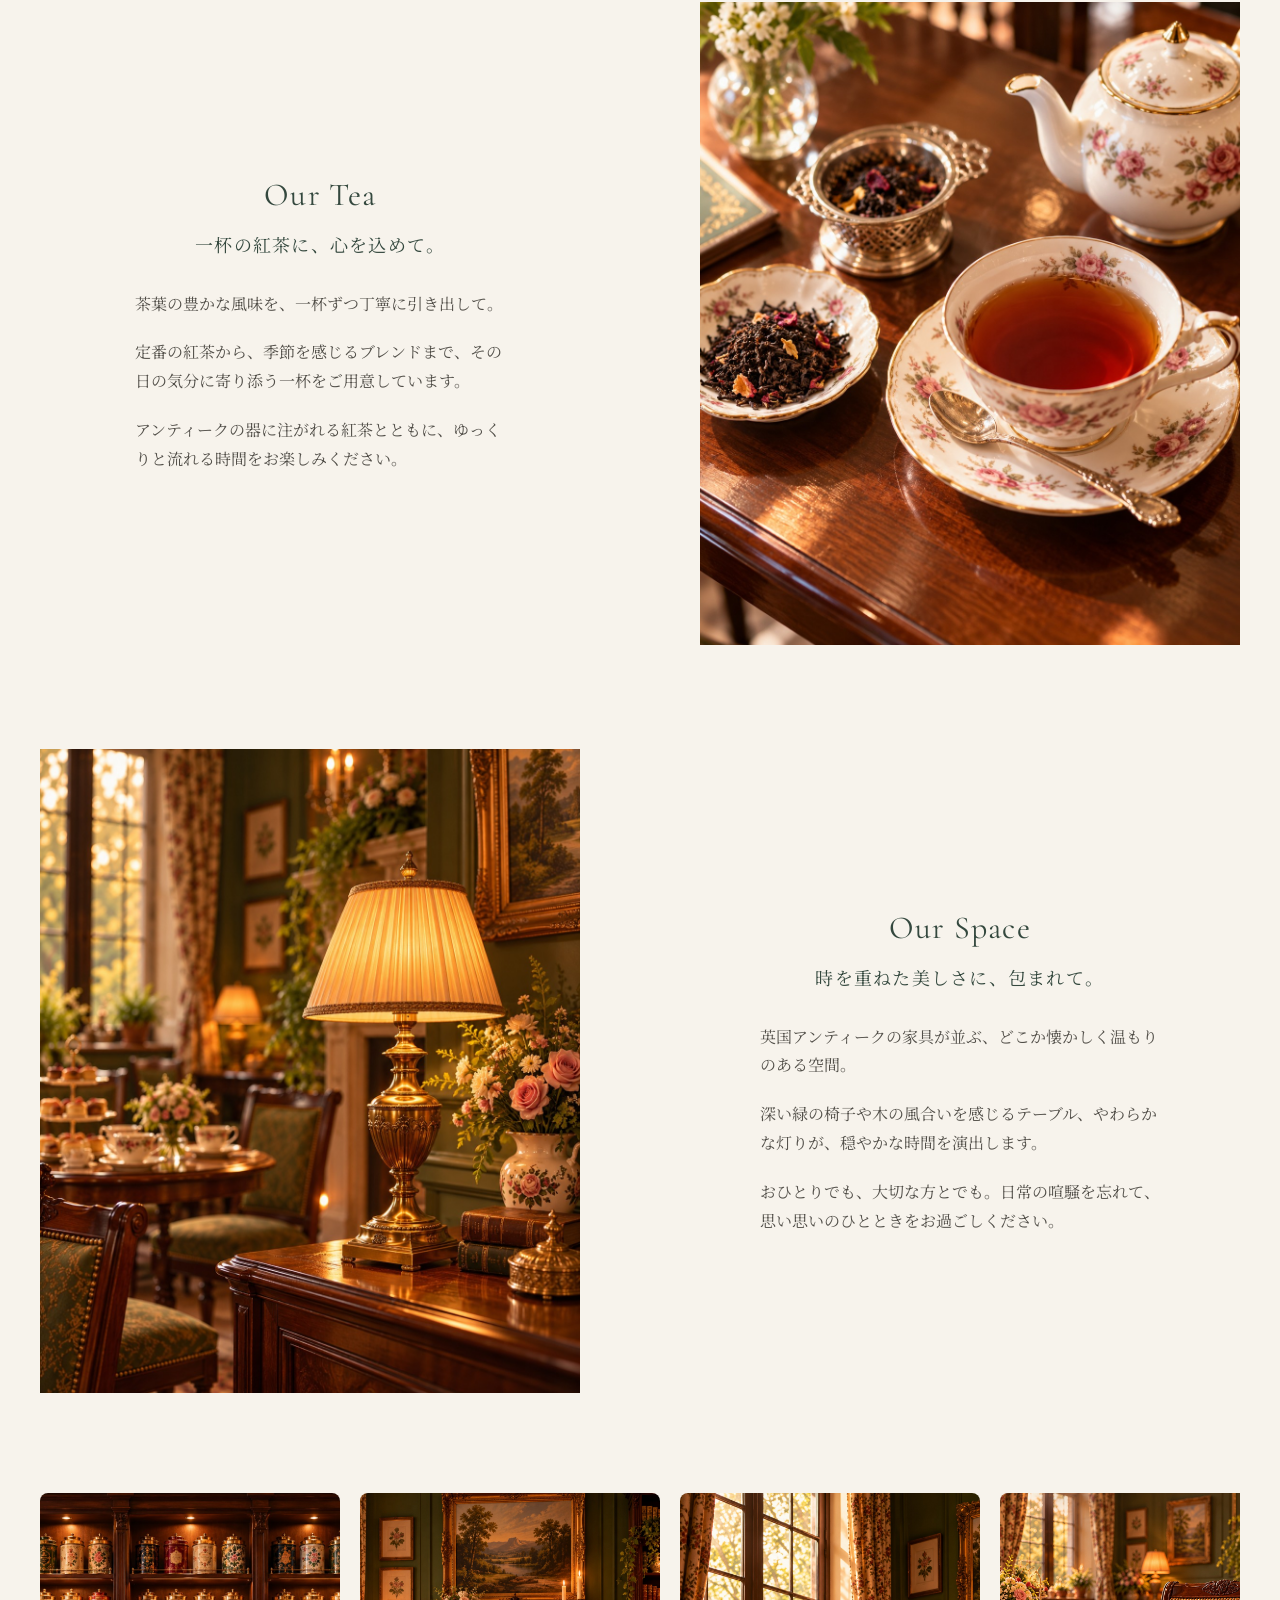
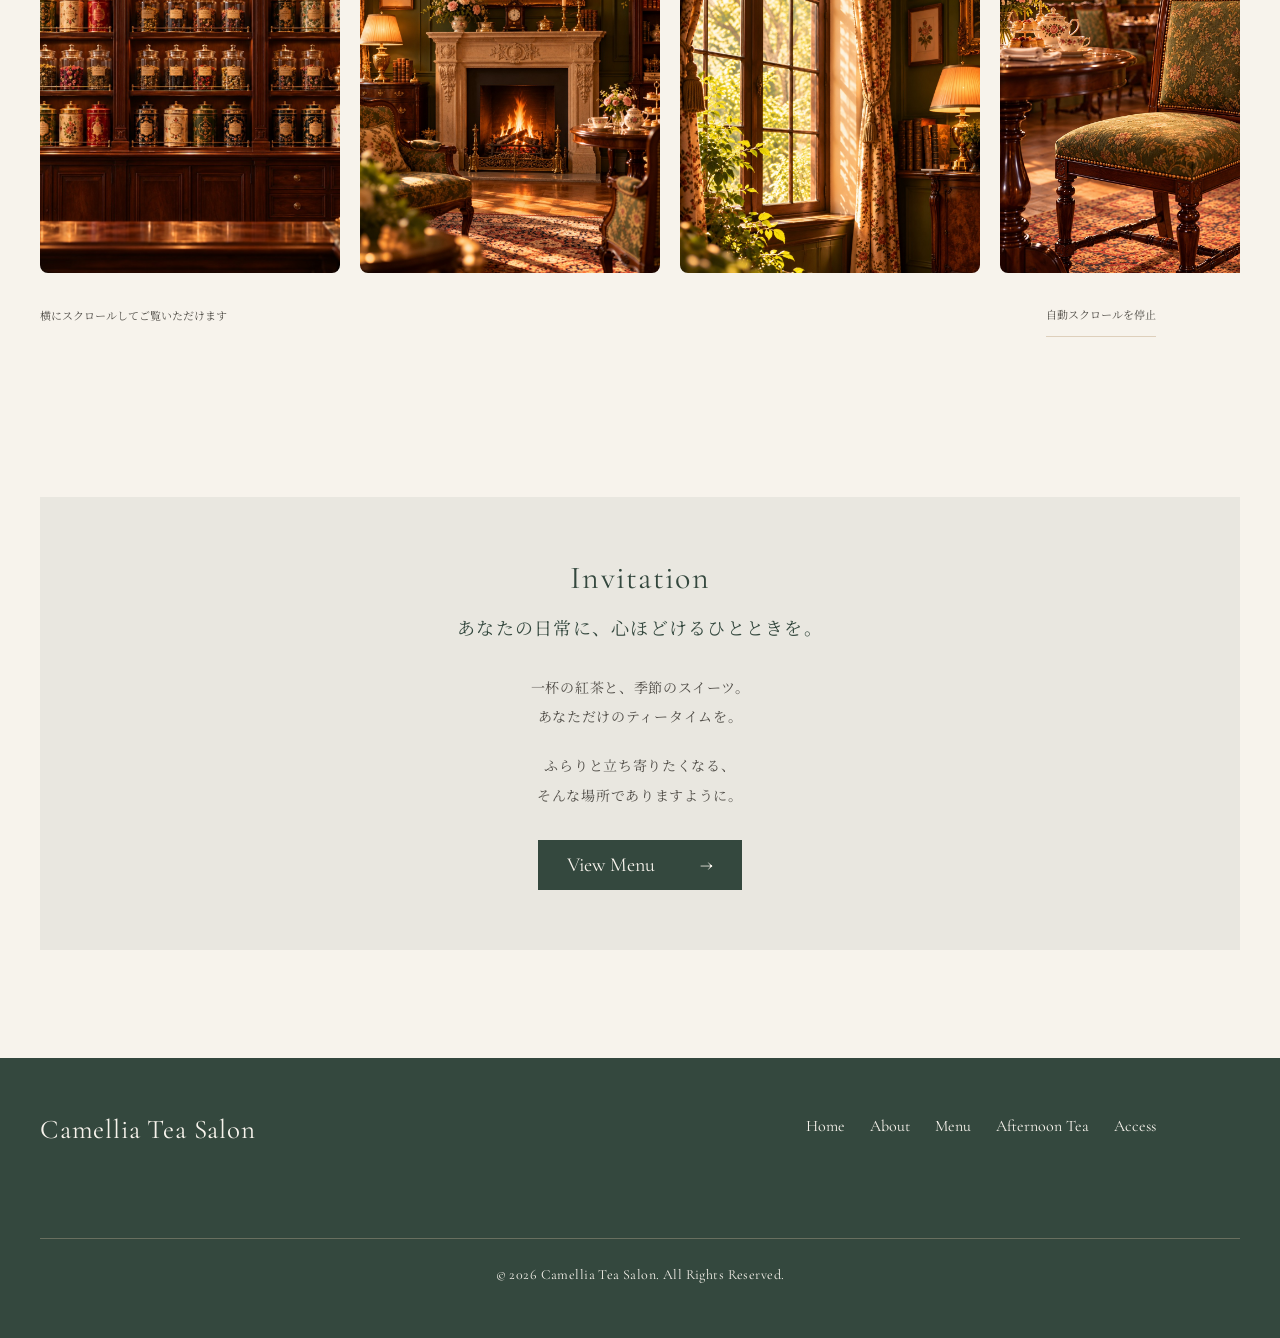
==== commit c7d3e9b6: "Refresh CSS and JS cache versions" ====
--- a/about.html
+++ b/about.html
@@ -17,8 +17,8 @@
       href="https://fonts.googleapis.com/css2?family=Cormorant+Garamond:wght@400;500;600&family=Noto+Serif+JP:wght@400;500;600&display=swap"
       rel="stylesheet"
     />
-    <link rel="stylesheet" href="css/style.css" />
-    <script src="js/script.js" defer></script>
+    <link rel="stylesheet" href="css/style.css?v=20261026-2" />
+    <script src="js/script.js?v=20261026-2" defer></script>
   </head>
   <body>
     <p class="site-notice">※このサイトはWeb制作の架空作品です。<br class="site-notice__mobile-br" />実在する店舗ではありません。</p>
--- a/css/style.css
+++ b/css/style.css
@@ -2003,12 +2003,26 @@
     scroll-behavior: auto;
   }
 }
+/* 右下の固定ボタン用に、小さな操作要素の右側へ余白を確保する。 */
+.footer__top,
+.about-page__gallery-controls {
+  padding-right: calc(84px + env(safe-area-inset-right));
+}
+
+@media (max-width: 768px) {
+  .footer__top,
+  .about-page__gallery-controls {
+    padding-right: calc(48px + env(safe-area-inset-right));
+  }
+  .about__slideshow-toggle {
+    right: calc(60px + env(safe-area-inset-right));
+  }
+}
 .back-to-top {
   --back-to-top-gap: 24px;
   position: fixed;
-  translate: 0 var(--back-to-top-avoid-y, 0px);
   right: max(var(--back-to-top-gap), env(safe-area-inset-right));
-  bottom: max(var(--back-to-top-bottom, var(--back-to-top-gap)), env(safe-area-inset-bottom));
+  bottom: max(var(--back-to-top-gap), env(safe-area-inset-bottom));
   z-index: 90;
   display: grid;
   place-items: center;
@@ -2067,27 +2081,6 @@
   scroll-behavior: auto;
 }
 
-@media (width < 1101px) {
-  body:has(.menu-page) .back-to-top {
-    right: max(8px, env(safe-area-inset-right));
-    top: max(20px, env(safe-area-inset-top));
-    bottom: auto;
-    opacity: 0;
-    visibility: hidden;
-    pointer-events: none;
-    transition: opacity 0.2s ease, visibility 0.2s, transform 0.25s ease, filter 0.25s ease;
-  }
-  body:has(.menu-page) .back-to-top.is-visible {
-    opacity: 1;
-    visibility: visible;
-    pointer-events: auto;
-  }
-}
-@media (width < 1101px) and (prefers-reduced-motion: reduce) {
-  body:has(.menu-page) .back-to-top {
-    transition: none;
-  }
-}
 .menu-page {
   width: calc(100% - 80px);
   max-width: 1080px;
